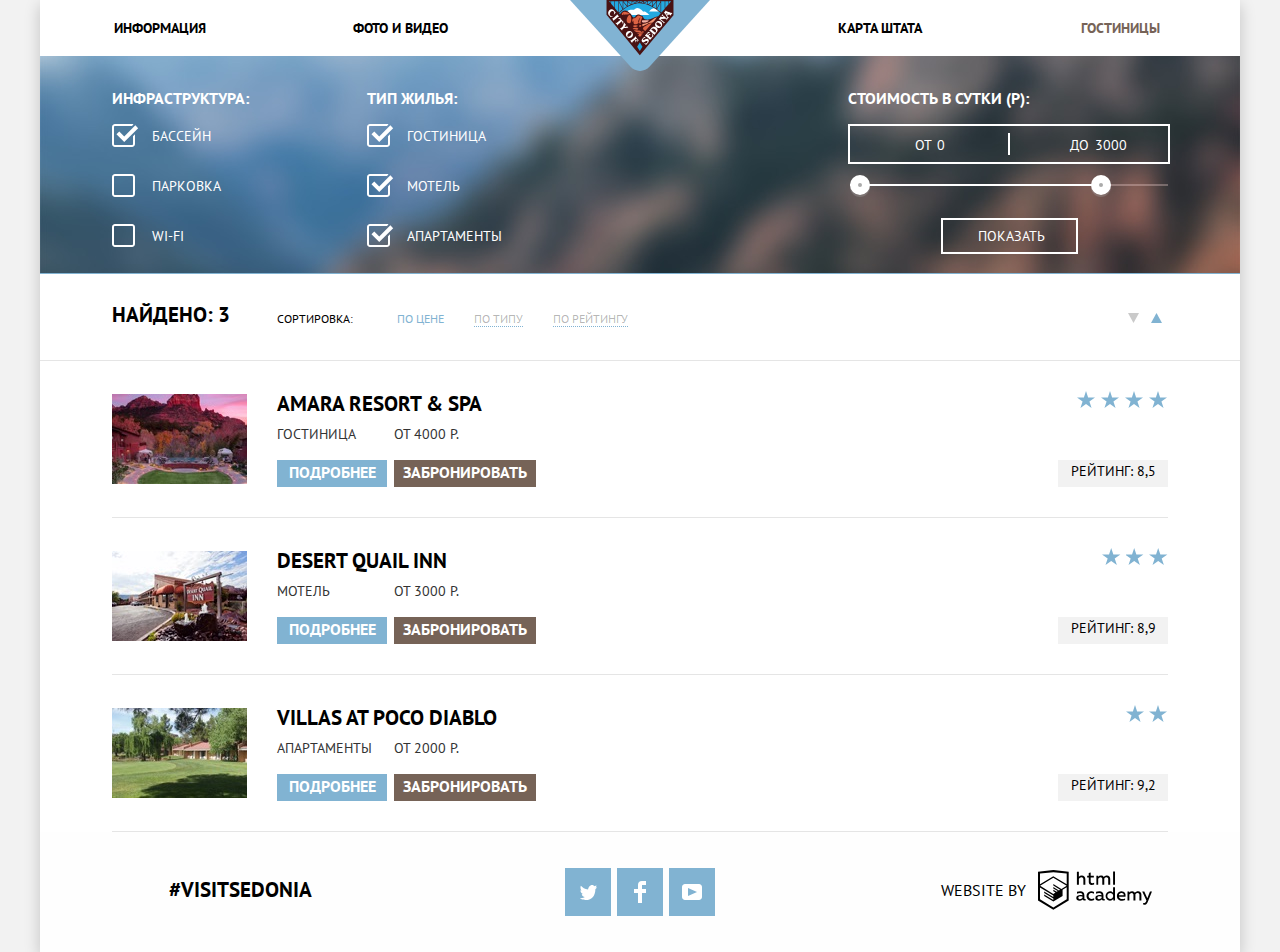
==== inner.html @ c8bcebfc "Разметил внутренюю. Вроде" ====
<!DOCTYPE html>
<html lang="ru">
  <head>
    <meta charset="utf-8">
    <title>HTML Academy: Седона внутренняя</title>
    <link href="https://fonts.googleapis.com/css?family=PT+Sans:400,700&display=swap&subset=cyrillic" rel="stylesheet">
    <link rel="stylesheet" href="css/normalize.css">
    <link rel="stylesheet" href="css/style.css">
  </head>
  <body>
    <section class="centred">
      <header class="main-header">
      <a class="logo-navigation" href="index.html">
        <img src="img/logo.svg" width="140" height="71" alt="логотип Седония">
      </a>

      <nav class="navigation">
        <ul class="main-navigation">
          <li class="site-navigation"><a href="info.html">Информация</a></li>
          <li class="site-navigation"><a href="#">Фото и видео</a></li>
          <li class="site-navigation"><a href="#">Карта штата</a></li>
          <li class="site-navigation-current"><a href="inner.html">Гостиницы</a></li>
        </ul>
      </nav>
    </header>

    <main class="container-inner">
      <section class="search-inner">
      <h1 class="visually-hidden">Подбор отеля</h1>
      <h2 class="visually-hidden">Требования</h2>

        <form class="search-conditions" action="index.html" method="post">
          <div class="search-result">
            <h3 class="features-advantage-white">Инфраструктура:</h3>
            <label class="search-request-choice">
              <input class="choice-check" type="checkbox" name="structure" value="pool" checked>
              <span class="icon-check"></span>
              Бассейн
            </label>
            <label class="search-request-choice">
              <input class="choice-check" type="checkbox" name="structure" value="park">
              <span class="icon-check"></span>
              Парковка
            </label>
            <label class="search-request-choice">
              <input class="choice-check" type="checkbox" name="structure" value="wi-fi">
              <span class="icon-check"></span>
              Wi-Fi
            </label>
          </div>

          <div class="search-result">
            <h3 class="features-advantage-white">Тип жилья:</h3>
            <label class="search-request-choice">
              <input class="choice-check" type="checkbox" name="structure" value="hotel" checked>
              <span class="icon-check"></span>Гостиница
            </label>
            <label class="search-request-choice">
              <input class="choice-check" type="checkbox" name="structure" value="motel" checked>
              <span class="icon-check"></span>Мотель
            </label>
            <label class="search-request-choice">
              <input class="choice-check" type="checkbox" name="structure" value="appartment" checked>
              <span class="icon-check"></span>Апартаменты
            </label>
          </div>

          <div class="search-price">
            <h3 class="features-advantage-white">Стоимость в сутки (Р):</h3>
            <div class="price-range">
              <label class="min">от
                <input type="text" value="0">
              </label>
              <label class="max">до
                <input type="text" value="3000">
              </label>
              <div class="slider">
                <div class="line">
                  <div class="line-inside">
                  </div>
                </div>
                <div class="slider-min">
                </div>
                <div class="slider-max">
                </div>
              </div>
              <button class="show" type="submit" name="button">Показать</button>
            </div>

          </div>
        </form>
      </section>

      <section class="search-sort">
        <h3 class="search-find">НАЙДЕНО: 3</h3>
        <p>Сортировка:</p>
        <!-- <div class="search-filter"> -->
          <ul class="search-select">
            <li class="search-select-current"><a class="select-order" href="#">По цене</a></li>
            <li class="search-select-passive"><a class="select-order" href="#">По типу</a></li>
            <li class="search-select-passive"> <a class="select-order" href="#">По рейтингу</a></li>
          </ul>
          <ul class="search-range">
            <li class="search-range-passive">
              <a href="#"> <span class="visually-hidden">стрелка вверх</span>
                <svg width="11" height="10" xmlns="http://www.w3.org/2000/svg">
                  <path d="M5.5 10L0 0h11" fill-rule="nonzero"/>
                </svg>
              </a>
            </li>
            <li class="search-range-current">
              <a href="#"><span class="visually-hidden">стрелка вниз</span>
                <svg width="11" height="10" xmlns="http://www.w3.org/2000/svg">
                  <path d="M5.5 0L0 10h11z" fill-rule="nonzero"/>
                </svg>
              </a>
            </li>
          </ul>
        <!-- </div> -->
      </section>

      <section class="find-result">
        <article class="hotel">
          <img src="img/amara.jpg" width="135" height="90" alt="Гостиница Amara Resort & Spa">
          <div class="hotel-wrapper">
            <h1 class="search-find"><a href="#">Amara Resort & Spa</a></h1>
            <div class="type-price">
              <div class="hotel-type">
                <span class="hotel-price-preview">Гостиница</span>
                <a class="button-detail" href="#">Подробнее</a>
              </div>
              <div class="hotel-price">
                <span class="hotel-price-preview">От 4000 Р.</span>
                <a class="button-detail button-reserve" href="#">Забронировать</a>
              </div>
            </div>
          </div>
          <div class="rating-wrapper">
            <div class="four-stars stars">
            </div>
            <div class="rating">
              <p>Рейтинг: 8,5</p>
            </div>
          </div>
        </article>

        <article class="hotel">
          <img src="img/desert-quail.jpg" width="135" height="90" alt="Мотель Desert Quail Inn">
          <div class="hotel-wrapper">
            <h1 class="search-find"><a href="#">Desert Quail Inn</a></h1>
            <div class="type-price">
              <div class="hotel-type">
                <span class="hotel-price-preview">Мотель</span>
                <a class="button-detail" href="#">Подробнее</a>
              </div>
              <div class="hotel-price">
                <span class="hotel-price-preview">От 3000 Р.</span>
                <a class="button-detail button-reserve" href="#">Забронировать</a>
              </div>
            </div>
          </div>
          <div class="rating-wrapper">
            <div class="three-stars stars">
            </div>
            <div class="rating">
              <p>Рейтинг: 8,9</p>
            </div>
          </div>
        </article>

        <article class="hotel">
          <img src="img/villas-poco.jpg" width="135" height="90" alt="Villas at Poco Diablo">
          <div class="hotel-wrapper">
            <h1 class="search-find"><a href="#">Villas at Poco Diablo</a></h1>
            <div class="type-price">
              <div class="hotel-type">
                <span class="hotel-price-preview">Апартаменты</span>
                <a class="button-detail" href="#">Подробнее</a>
              </div>
              <div class="hotel-price">
                <span class="hotel-price-preview">От 2000 Р.</span>
                <a class="button-detail button-reserve" href="#">Забронировать</a>
              </div>
            </div>
          </div>
          <div class="rating-wrapper">
            <div class="two-stars stars">
            </div>
            <div class="rating">
              <p>Рейтинг: 9,2</p>
            </div>
          </div>
        </article>

      </section>
    </main>

    <footer class="main-footer-index">
      <p class="footer-link">
        <a href="#">#visitsedonia</a>
      </p>
      <ul class="footer-social">
        <li class="social-button">
          <a href="#"><span class="visually-hidden">Твиттер</span>
            <svg width="17" height="17" xmlns="http://www.w3.org/2000/svg"><path d="M10.95 1.144c1.685-.496 2.984.27 3.577 1.179.673-.231 1.331-.481 2.011-.708a2.345 2.345 0 0 1-.857 1.768c.685.17 1.304-.491 1.304-.491-.169 1-1.006 1.788-1.563 2.024-.231 6.75-3.175 11.217-10.077 11.082h-.446c-.41 0-4.164-.46-4.898-1.887 2.271.196 3.893-.422 4.693-1.177-.96-.3-2.679-.477-2.979-2.95.349.106.564.228 1.19.119C1.705 9.247.374 8.53.448 6.33c.285.328 1.067.536 1.34.472-.703-.241-1.97-3.36-.894-4.952 1.818 1.854 3.735 3.606 7.152 3.773.208-2.293 1.137-3.83 2.904-4.479z" fill-rule="nonzero"/>
            </svg>
          </a>
        </li>
        <li class="social-button">
          <a href="#"><span class="visually-hidden">Фейсбук</span>
            <svg width="12" height="22" xmlns="http://www.w3.org/2000/svg"><path d="M12 4V0H8a4 4 0 0 0-4 4v4H0v4h4v10h4V12h4V8H8V4h4z" fill-rule="nonzero"/>
            </svg>
          </a>
        </li>
        <li class="social-button">
          <a href="#"> <span class="visually-hidden">ютюб</span>
            <svg width="20" height="16" xmlns="http://www.w3.org/2000/svg">
              <path d="M17 0H3C1.35 0 0 1.35 0 3v10c0 1.65 1.35 3 3 3h14c1.65 0 3-1.35 3-3V3c0-1.65-1.35-3-3-3zM6.027 11.998V4.002L15.014 8l-8.987 3.998z" fill-rule="nonzero"/>
            </svg>
          </a>
        </li>
      </ul>

      <div class="footer-copyright">
        <a href="https://htmlacademy.ru"> <span class="visually-hidden">Лого htmlacademy</span>
          <span class="footer-by">Website by </span>

            <svg width="114" height="40" xmlns="http://www.w3.org/2000/svg">
              <path d="M47.066 29.06c.197-.009.392-.045.58-.108v1.435c-.398.153-.82.23-1.245.226a1.758 1.758 0 0 1-1.762-1.079 5.035 5.035 0 0 1-3.313 1.165c-1.593 0-3.07-.895-3.07-2.75 0-2.299 2.11-3.011 3.914-3.011.77.012 1.537.103 2.29.27v-.324c0-1.079-.802-1.91-2.31-1.91a7.681 7.681 0 0 0-3.166.69v-1.833c1.084-.38 2.22-.58 3.366-.594 2.49 0 4.02 1.209 4.02 3.938v3.237a.592.592 0 0 0 .128.429c.097.12.237.194.388.208h.18v.01zm-6.795-1.22c.027.389.205.75.495 1.004.289.253.666.378 1.045.345h.117a3.537 3.537 0 0 0 2.542-1.079v-1.532a10.038 10.038 0 0 0-1.91-.227c-1.054 0-2.278.356-2.278 1.49h-.01zm13.04-6.592a5.183 5.183 0 0 1 2.712.69v1.856a4.237 4.237 0 0 0-2.427-.755 2.885 2.885 0 0 0-2.658 1.427 3.025 3.025 0 0 0 0 3.07 2.885 2.885 0 0 0 2.658 1.426 5.185 5.185 0 0 0 2.564-.69v1.845a6.49 6.49 0 0 1-2.912.615c-2.443.16-4.552-1.732-4.716-4.23v-.442a4.722 4.722 0 0 1 1.23-3.34 4.514 4.514 0 0 1 3.18-1.472h.401-.032zm12.84 7.811c.198-.008.393-.044.58-.107v1.435c-.397.153-.82.23-1.244.226a1.758 1.758 0 0 1-1.762-1.079 5.035 5.035 0 0 1-3.313 1.165c-1.593 0-3.07-.895-3.07-2.75 0-2.299 2.11-3.011 3.914-3.011.77.012 1.537.103 2.29.27v-.324c0-1.079-.802-1.91-2.311-1.91a7.681 7.681 0 0 0-3.165.69v-1.833c1.084-.38 2.22-.58 3.365-.594 2.49 0 4.02 1.209 4.02 3.938v3.237a.592.592 0 0 0 .129.429c.097.12.237.194.388.208h.18v.01zm-6.794-1.219c.027.391.206.754.498 1.008.292.254.671.377 1.053.34h.116a3.537 3.537 0 0 0 2.543-1.078v-1.532a10.038 10.038 0 0 0-1.91-.227c-1.118 0-2.279.356-2.279 1.49h-.021zm17.661-10.52v13.164h-1.74v-1.425a4.061 4.061 0 0 1-3.366 1.662c-2.437-.168-4.33-2.239-4.33-4.737 0-2.497 1.893-4.568 4.33-4.736a3.98 3.98 0 0 1 3.165 1.403v-5.33h1.941zm-4.779 5.633c-1.608 0-2.912 1.333-2.912 2.978 0 1.644 1.304 2.977 2.912 2.977a3.015 3.015 0 0 0 2.828-1.877v-2.158a3.068 3.068 0 0 0-2.807-1.866l-.021-.054zm11.11-1.705c3.492 0 4.705 2.891 4.135 5.492h-6.562c.222 1.618 1.762 2.276 3.366 2.276a6.327 6.327 0 0 0 2.785-.636v1.726c-1 .436-2.08.646-3.165.615-2.67 0-5.012-1.532-5.012-4.769a4.572 4.572 0 0 1 1.145-3.268 4.37 4.37 0 0 1 3.076-1.468h.232v.032zm.095 1.661c-1.322-.099-2.474.915-2.575 2.266v.065h4.906a2.186 2.186 0 0 0-.614-1.71 2.083 2.083 0 0 0-1.675-.62h-.042zm6.045 7.553v-8.966h1.74v1.079a3.982 3.982 0 0 1 2.934-1.37 3 3 0 0 1 2.785 1.51c.793-.882 1.9-1.399 3.07-1.435a3.191 3.191 0 0 1 2.489 1.01c.647.69.971 1.631.887 2.583v5.61h-2.004v-5.556a1.743 1.743 0 0 0-.366-1.262 1.667 1.667 0 0 0-1.132-.626h-.275a2.937 2.937 0 0 0-2.184 1.208v6.237H95.43v-5.557a1.742 1.742 0 0 0-.38-1.266 1.666 1.666 0 0 0-1.15-.611h-.21a3.152 3.152 0 0 0-2.333 1.392v6.074h-1.825l-.042-.054zm22.483-8.988h2.005l-4.126 10.207c-.95 2.342-2.205 3.086-3.534 3.086a4.917 4.917 0 0 1-1.16-.15v-1.695c.29.09.593.133.896.13.95 0 1.667-.69 2.184-2.05l.18-.454-4.22-9.063h2.11l3.017 6.787 2.648-6.798zM40.862 1.633v5.135a3.976 3.976 0 0 1 2.849-1.23 3.387 3.387 0 0 1 2.614 1.007 3.55 3.55 0 0 1 1.015 2.662v5.556h-1.973V9.466a1.984 1.984 0 0 0-.41-1.44 1.899 1.899 0 0 0-1.289-.718h-.316a3.081 3.081 0 0 0-2.448 1.5v5.955H38.9V1.633h2.004-.042zm11.827.917v3.237h3.165v1.726H52.69v4.11c0 1.188.528 1.576 1.667 1.576.611 0 1.217-.12 1.783-.356v1.726a7.03 7.03 0 0 1-2.332.378 2.653 2.653 0 0 1-2.197-.743 2.786 2.786 0 0 1-.82-2.213v-4.5h-1.646V5.733h1.583v-2.72l1.962-.463zm5.697 12.203V5.754h1.752v1.08a3.983 3.983 0 0 1 2.922-1.382 2.998 2.998 0 0 1 2.743 1.435c.793-.882 1.9-1.4 3.07-1.435.94-.037 1.85.347 2.491 1.052.64.704.949 1.66.843 2.617v5.62h-2.004V9.186a1.743 1.743 0 0 0-.366-1.262 1.667 1.667 0 0 0-1.132-.626h-.243a2.937 2.937 0 0 0-2.184 1.209v6.236h-2.005V9.185a1.743 1.743 0 0 0-.365-1.262 1.667 1.667 0 0 0-1.133-.626h-.242A3.152 3.152 0 0 0 60.2 8.69v6.074h-1.815v-.01zM75.088 1.622h1.93v13.11h-1.93V1.621zM15.52.057h-.17L0 1.72v28.775l15.35 9.344 15.352-9.344V1.72L15.52.057zm13.188 29.24L15.35 37.432 2.005 29.318V17.515l13.283 8.092v1.424l-9.105-5.503v1.414l9.157 5.621v1.5l-9.147-5.567v1.456l9.158 5.621 9.232-5.653v-6.107l4.114-2.492v11.997l.01-.021zm0-13.52l-3.672 2.159-1.688 1.078-8.04-4.93v1.413l6.848 4.23-.148.097-1.055.582-5.665-3.452v1.445l4.473 2.72-1.055.722-3.376-2.05v1.414l2.215 1.338-2.247 1.36-13.188-8.04L15.31 7.73l13.399 8.049zm0-1.424l-13.42-8.08-13.273 8.08V3.563L15.361 2.13l13.347 1.435v10.79z" fill-rule="nonzero"/>
            </svg>

        </a>
      </div>

    </footer>

    </section>

  </body>
</html>
---- css/style.css ----
body {
  margin: 0;

  font-family: "PT Sans", Arial, sans-serif;
  font-weight: normal;
  line-height: 21px;
  color: #000000;
  text-align: center;
  text-transform: uppercase;
  background-color: #F2F2F2;
}

.centred {
  width: 1200px;
  margin: 0 auto;
  box-shadow: 0 5px 15px 0 rgba(0, 1, 1, 0.2);
}

a {
  text-decoration: none;
}

.visually-hidden:not(:focus):not(:active),
input[type="checkbox"].visually-hidden,
input[type="radio"].visually-hidden {
  position: absolute;

  width: 1px;
  height: 1px;
  margin: -1px;
  border: 0;
  padding: 0;

  white-space: nowrap;

  clip-path: inset(100%);
  clip: rect(0 0 0 0);
  overflow: hidden;
}

img {
  max-width: 100%;
  height: auto;
}

/* -------------------------------- начало стилизации -------------------------------- */

.main-header {
  padding-bottom: -14px;
  position: relative;
  background-color: #ffffff;

}

/* .navigation {
  font-size: 14px;
  font-weight: bold;
  line-height: 26px;
  } */

.logo-navigation {
  display: block;
  position: absolute;
  left: 50%;
  margin-left: -70px;
}

.main-navigation,
.features-leisure-list,
.footer-social {
  list-style: none;
}

.main-navigation {
  font-size: 14px;
  font-weight: bold;
  line-height: 26px;

  width: 1200px;
  margin: 0;
  padding: 0;
  display: flex;
  flex-wrap: wrap;
}

.main-navigation a {
  color: #000000;
}


.main-navigation a:hover {
  color: #81B3D2;
}

.main-navigation a:active {
  color: rgba(0, 0, 0, 0.3);
}

.site-navigation,
.site-navigation-current {
  padding: 15px 0;
  width: 240px;
  text-align: center;
}

.site-navigation:nth-child(2) {
  margin-right: 240px;
}

.site-navigation-current a,
.site-navigation-current a:hover,
.site-navigation-current a:active {
  color: #766357;
}

.container,
.container-inner {
  background-color: #ffffff;
}

.main-intro {
  background-image: url("../img/bg-photo.jpg");
  background-repeat: no-repeat;
  background-color: #81B3D2;
  width: 1200px;
  padding: 75px 0 74px 0;
}

.features-sedona {
  padding-top: 63px;
  padding-left: 320px;
  padding-right: 320px;
  padding-bottom: 50px;
}

.features-sedona h1 {
  margin: 0;
  padding: 14px 0;
  font-size: 21px;
  font-weight: bold;
  line-height: 26px;
}

.features-sedona p {
  margin: 0;
  padding: 16px 0;
  line-height: 26px;
  color: #333333;
}

.features {
  display: flex;
  flex-direction: column;
}

.features-advantage {
  background-color: #81B3D2;
  color: #ffffff;
}

.features-point-left,
.features-point-right {
  width: 400px;
  box-sizing: border-box;
  padding: 45px 60px ;
}

.features-point-left {
  float: left;
}

.features-point-right {
  float: right;
  padding-top: 45px;
  padding-bottom: 0;
}

.features-foto {
  font-size: : 0;
  line-height: 0;
}

.features-advantage h2,
.features-leisure h2 {
  margin: 0;
  padding: 17px 0;
  font-size: 21px;
  font-weight: bold;
}

.features-leisure p {
  color: #333333;
  margin: 0;
  padding: 16px 0;
}

.features-leisure-list {
  margin: 0;
  padding: 0;
  display: flex;
}


.features-leisure-item {
  width: 400px;
  padding: 60px 45px 85px 45px;
}

.features-interest {
  padding: 56px 350px 35px;
}

.features-interest h2 {
  margin: 0;
  font-size: 30px;
  line-height: 78px;

}

.features-interest p {
  margin: 0;
  line-height: 24px;
  color: #333333;
}

.last {
  background-color: #eeeeee;
}

.search-hotel{
  width: 568px;
  margin: 0 auto;
  position: relative;
}

.search-hotel h2 {
  font-size: 21px;
  color: white;
  background-color: #766357;
  margin: 0;
  padding-top: 32px;
  padding-bottom: 32px;
}

.search-hotel h2:hover {
  background-color: #604E43;
}

.search-hotel h2:active {
  background-color: #503E33;
  color: rgba(255, 255, 255, 0.3);
}

form.search {
  width: 568px;

  display: flex;
  box-sizing: border-box;
  flex-wrap: wrap;
  justify-content: space-between;
  align-items: center;

  position: absolute;
  padding: 55px;
  background-color: #ffffff;
  color: #000000;
  box-shadow: 0 7px 15px 0px rgba(0, 1, 1, 0.15);
}


.search-data {
  font-size: 14px;
  line-height: 26px;
  font-weight: bold;
  padding-bottom: 29px;
}
.search input {
  width: 338px;
  margin: 0;
  padding-top: 6px;
  padding-bottom: 4px;
  padding-left: 12px;
  margin-bottom: 29px;

  font-size: 14px;
  line-height: 26px;
  font-weight: bold;
  text-transform: uppercase;

  background-color: #f2f2f2;
  color: #000000;
  border-style: none;
}

.select-date {
  position: relative;
}

.select-date::after {
  content: "";
  position: absolute;

  width: 21px;
  height: 23px;

  top: 7px;
  right: 9px;

  background-color: transparent;
  background-image: url("data:image/svg+xml,%3C%3Fxml version='1.0' encoding='UTF-8'%3F%3E%3Csvg width='21px' height='23px' viewBox='0 0 21 23' version='1.1' xmlns='http://www.w3.org/2000/svg' xmlns:xlink='http://www.w3.org/1999/xlink'%3E%3C!-- Generator: Sketch 54.1 (76490) - https://sketchapp.com --%3E%3Ctitle%3Ecalendar%3C/title%3E%3Cdesc%3ECreated with Sketch.%3C/desc%3E%3Cg id='calendar' stroke='none' stroke-width='1' fill='none' fill-rule='evenodd'%3E%3Cg fill='%23A9A9A9' fill-rule='nonzero' id='Shape'%3E%3Cpath d='M19.251,3.025 L16.406,3.025 L16.406,1.648 C16.406,1.267 16.112,0.959 15.75,0.959 C15.387,0.959 15.094,1.267 15.094,1.648 L15.094,3.025 L11.156,3.025 L11.156,1.648 C11.156,1.267 10.862,0.959 10.501,0.959 C10.138,0.959 9.844,1.267 9.844,1.648 L9.844,3.025 L5.906,3.025 L5.906,1.648 C5.906,1.267 5.612,0.959 5.25,0.959 C4.887,0.959 4.593,1.267 4.593,1.648 L4.593,3.025 L1.75,3.025 C0.784,3.025 0,3.847 0,4.862 L0,21.164 C0,22.179 0.784,23 1.75,23 L19.251,23 C20.217,23 21,22.179 21,21.164 L21,4.862 C21,3.847 20.217,3.025 19.251,3.025 Z M19.688,21.164 C19.6909535,21.2828271 19.6465635,21.3979571 19.5646025,21.4840442 C19.4826416,21.5701314 19.3698288,21.6201182 19.251,21.623 L1.75,21.623 C1.50263177,21.6164524 1.30696426,21.4114036 1.312,21.164 L1.312,4.862 C1.30696426,4.61459638 1.50263177,4.40954755 1.75,4.403 L4.594,4.403 L4.594,5.781 C4.594,6.162 4.888,6.47 5.251,6.47 C5.613,6.47 5.907,6.162 5.907,5.781 L5.907,4.403 L9.845,4.403 L9.845,5.781 C9.845,6.162 10.139,6.47 10.502,6.47 C10.863,6.47 11.157,6.162 11.157,5.781 L11.157,4.403 L15.095,4.403 L15.095,5.781 C15.095,6.162 15.388,6.47 15.751,6.47 C16.113,6.47 16.407,6.162 16.407,5.781 L16.407,4.403 L19.252,4.403 C19.493,4.403 19.689,4.609 19.689,4.862 L19.689,21.164 L19.688,21.164 Z'%3E%3C/path%3E%3Cpath d='M4.594,9.225 L7.219,9.225 L7.219,11.291 L4.594,11.291 L4.594,9.225 Z M4.594,12.668 L7.219,12.668 L7.219,14.735 L4.594,14.735 L4.594,12.668 Z M4.594,16.112 L7.219,16.112 L7.219,18.178 L4.594,18.178 L4.594,16.112 Z M9.188,16.112 L11.813,16.112 L11.813,18.178 L9.188,18.178 L9.188,16.112 Z M9.188,12.668 L11.813,12.668 L11.813,14.735 L9.188,14.735 L9.188,12.668 Z M9.188,9.225 L11.813,9.225 L11.813,11.291 L9.188,11.291 L9.188,9.225 Z M13.781,16.112 L16.406,16.112 L16.406,18.178 L13.781,18.178 L13.781,16.112 Z M13.781,12.668 L16.406,12.668 L16.406,14.735 L13.781,14.735 L13.781,12.668 Z M13.781,9.225 L16.406,9.225 L16.406,11.291 L13.781,11.291 L13.781,9.225 Z'%3E%3C/path%3E%3C/g%3E%3C/g%3E%3C/svg%3E");


}



.persons-mature,
.persons-child {
  display: flex;
  justify-content: space-between;
  align-items: center;
  position: relative;

}

.persons-mature {
  width: 226px;
}

.persons-mature input,
.persons-child input {
  box-sizing: border-box;
  width: 114px;
  padding-left: 16;
  padding-right: 0;
  text-align: center;
}

.button-plus,
.button-minus {
  position: absolute;
  font-size: 0;
  width: 38px;
  height: 38px;

  top: 0;
  right: 0;

  border: 0;

  background-color: transparent;
}

.button-minus {
  right: 76px;
}


.button-minus::after {
  content: "";
  position: absolute;
  width: 12px;
  height: 3px;

  background-color: #A9A9A9;

  top: 18px;
  left: 14px;
}

.button-plus::after {
  content: "";
  position: absolute;
  width: 12px;
  height: 3px;

  background-color: #A9A9A9;

  top: 18px;
  left: 14px;
}

.button-plus::before {
  content: "";
  position: absolute;
  width: 12px;
  height: 3px;
  transform: rotate(90deg);

  background-color: #A9A9A9;

  top: 18px;
  left: 14px;
}


.persons-child {
  width: 179px;
}

.button-search {
  background-color: #81B3D2;
  font-weight: bold;
  color: white;
  height: 58px;
  text-transform: uppercase;
  flex-grow: 1;
}

.button-search:hover {
  background-color: #669EC0;
}

.footer-index {
  padding: 0;
  margin: 0;
  position: relative;
}


.map {
  font-size: 0;
  line-height: 0;
  margin-bottom: -120px;
}

.map-sedona {
  width: 1200px;
  height: 595px;
}

.main-footer-index {
  display: flex;
  justify-content: space-between;
  padding: 36px 0;
  margin: 0;
  background-color: rgba(255, 255, 255, 0.9);
  position: relative;
  z-index: 5;
}


.main-footer {
  display: flex;
  justify-content: space-between;
  padding: 36px 0;
  margin: 0;
  background-color: rgba(255, 255, 255, 0.9);
}

.footer-index .main-footer {
  position: absolute;
  bottom: 0;
  left: 0;
}

.footer-link,
.footer-social,
.footer-copyright {
  margin: 0;
  width: 400px;
  padding: 0;
}

.footer-link {
  font-size: 21px;
  line-height: 26px;
  font-weight: bold;
  padding-top: 9px;
  padding-bottom: 13px;
}

.main-footer a,
.footer-link a,
.footer-copyright a {
  color: #000000;
}

.footer-social {
  width: 400px;
  padding: 0;
  margin: 0;
  display: flex;
  justify-content: center;
}

.social-button {
  display: flex;
  justify-content: center;
  align-items: center;
  width: 46px;
  background-color: #81B3D2;
  font-size: 0;
  line-height: 0;
  margin: 0 3px;
}

.social-button:hover {
  background-color: #669EC0;
}

.social-button svg {
  fill: #ffffff;
}

.social-button:active svg {
  opacity: 0.3;
}



.footer-copyright a{
  display: flex;
  justify-content: center;
  padding-top: 2px;
}

.footer-by {
  width: 110px;
  padding-top: 10px;
}

.footer-copyright svg {
  fill: #000000;
}

.footer-copyright:hover svg {
  fill: #81b3d2;
}

.footer-copyright:active svg {
  fill: #bdbbbc;
}


/* -------------------------- стилизую внутренюю -------------------------- */


.container-inner {
  text-align: left;
}

 .search-inner {
  background-image: url("../img/inner-background.jpg");
  background-repeat: no-repeat;
  background-color: #81B3D2;
  color: #ffffff;
  /* font-size: 0; */
  line-height: 0;
  box-sizing: border-box;
  padding: 26px 72px 0;
}

.search-conditions {
  display: flex;
}

/* ----------------------------------------checkbox start---------------------------------------- */
.search-request-choice input{
  position: absolute;
  width: 1px;
  height: 1px;
  overflow: hidden;
  clip: rect(0 0 0 0);
}

.search-request-choice {
  padding-left: 40px;
  padding-bottom: 25px;
}

.icon-check {
  position: absolute;
  width: 27px;
  height: 23px;
  margin-left: -40px;
  background-image: url(../img/checkbox-off.svg);
  background-repeat: no-repeat;
 }

 .choice-check:checked + .icon-check {
   position: absolute;
   width: 27px;
   height: 23px;
   margin-left: -40px;
   background-image: url(../img/checkbox-on.svg);
   background-repeat: no-repeat;
  }

  .choice-check:disabled + .icon-check {
    position: absolute;
    width: 27px;
    height: 23px;
    margin-left: -40px;
    background-image: url(../img/checkbox-dis-off.svg);
    background-repeat: no-repeat;
   }

   .choice-check:checked:disabled + .icon-check {
     position: absolute;
     width: 27px;
     height: 23px;
     margin-left: -40px;
     background-image: url(../img/checkbox-dis-on.svg);
     background-repeat: no-repeat;
    }



 /* ----------------------------------------checkbox end---------------------------------------- */


 /* ----------------------------------------price range start---------------------------------------- */

.price-range {
  width: 318px;
  height: 36px;
  border: 2px solid #ffffff;
  position: relative;
  font-size: 0;
}

.price-range::after {
  content: "";
  position: absolute;
  width: 2px;
  height: 22px;

  background-color: #ffffff;

  top: 50%;
  left: 50%;
  transform: translate(-50%, -50%);

}

.price-range label {
  display: inline-block;

  font-size: 14px;
  line-height: 38px;
  vertical-align: top;

  cursor: pointer;
}

.price-range .min,
.price-range .max {
  width: 90px;
  padding-left: 65px;
}

.price-range input {
  width: 50px;
  margin: 0;
  color: #ffffff;

  background: none;
  border: none;
}


.slider {
  padding-top: 20px;
  position: relative;
  cursor: pointer;


}

.slider .line {
  width: 318px;
  height: 2px;
  background-color: rgba(255, 225, 225, 0.3);
}

.line-inside {
  width: 248px;
  height: 2px;
  background-color: #ffffff;
}

.slider-max::before {
  content: "";
  position: absolute;
  width: 20px;
  height: 22px;

  background-image: url(../img/filter-button.svg);
  top: 50%;
  left: 0;
}

.slider-min::after {
  content: "";
  position: absolute;
  width: 20px;
  height: 22px;

  background-image: url(../img/filter-button.svg);
  top: 50%;
  right: 18%;
}


.slider-min:hover::after,
.slider-max:hover::before {
  transform: scale(1.1);
}





.show {
  display: block;
  box-sizing: border-box;
  margin: 0 auto;
  margin-top: 32px;
  padding: 6px 35px;

  width: 137px;
  height: 36px;

  font-size: 14px;

  color: #ffffff;
  text-transform: uppercase;
  text-align: center;
  background-color: transparent;
  border: 2px solid #ffffff;



}
/* ----------------------------------------price range end---------------------------------------- */


.search-result {
  width: 255px;
  display: flex;
  flex-direction: column;
}

.search-request-choice {
  line-height: 25px;
  font-size: 14px;
}

.search-conditions h3 {
  font-size: 16px;
  font-weight: bold;
  display: flex;

  padding-bottom: 10px;
}

.search-sort ul {
  list-style: none;
}

.search-sort a {
  color: #000000;
}


.search-price {
  width: 320px;
  margin-left: auto;
}

.search-price p, {
  font-size: 14px;
  text-align: center;
}

.search-price button {
  font-size: 14px;
  text-align: center;
  border: 2px solid #ffffff;
}

.search-price button:hover {
  color: #000000;
  border: 2px solid #ffffff;
  background-color: #ffffff;
}

.search-find {
  margin: 0;
  font-size: 21px;
  line-height: 26px;
}

.search-find a {
  color: #000000;
}

.search-find a:hover {
  color: #81B3D2;
}

.search-find a:active {
  color: rgba(0, 0, 0, 0.3);
}



.search-sort {
  font-size: 12px;
  line-height: 18px;
  padding: 0px 72px;
  display: flex;
}

h3.search-find {
  width: 135px;
  margin: 0;
  padding-top: 28px;
  padding-bottom: 32px;
  padding-right: 30px;
}

.search-sort p {
  width: 80px;
  margin: 0;
  padding-top: 36px;
  padding-bottom: 32px;
}

.search-select,
.search-range {
  display: flex;
  margin: 0;
  padding-top: 36px;
  padding-bottom: 32px;
}

.search-select {
  flex-wrap: wrap;
}

.search-select li {
  padding-right: 30px;
}

.search-range {
  margin-left: auto;
}

.search-range li {
  margin: 0 6px;
}

.search-range-current svg  {
  fill: #81B3D2;
}

.search-range-current svg:hover,
.search-range-current svg:active  {
  fill: #81B3D2;
}

.search-range-passive svg {
  fill: #CACACA;
}

.search-range-passive svg:hover {
  fill: #000000;
}

.search-range-passive svg:active {
  fill: #81B3D2;
}


.find-result {
  padding: 0 72px;
  display: flex;
  flex-direction: column;
}

.hotel {
  display: flex;
  padding: 30px 0;
}

.hotel img {
  width: 135px;
  height: 90px;
  background-color: #81B3D2;
  align-self: center;
  }

.hotel-wrapper,
.hotel-type,
.hotel-price {
  display: flex;
  flex-wrap: wrap;
  flex-direction: column;
}

.hotel-wrapper {
  min-width: 280px;
  padding-left: 30px;
}

.hotel h1 {
 margin: 0;
 padding-bottom: 7px;
}


.type-price {
  display: flex;
}

.hotel-type {
  width: 110px;
  padding-right: 7px;
}

.hotel-price {
  width: 142px;
}

.hotel-price-preview {
  padding-bottom: 16px;
}

.rating-wrapper {
  display: flex;

  flex-direction: column;
  justify-content: space-between;
  align-items: flex-end;

  /* width: 110px; */
  /* padding-top: 29px;
  padding-bottom: 30px; */
  margin-left: auto;

  /* margin-top: auto; */

}

.rating {
  width: 110px;
  /* padding-top: 47px; */
  /* margin-left: auto;
  margin-top: auto; */

}

.rating p {
  margin: 0;
  font-size: 14px;
  background-color: #f2f2f2;
  padding-bottom: 5px;
  padding-top: 1px;
  text-align: center;
}

.four-stars {
  width: 91px;
}

.three-stars {
  width: 66px;
}

.two-stars {
  width: 42px;
}

.stars {
  height: 17px;
background-image: url(../img/star.svg);
background-repeat: space;
  }


.search-select-passive a {
  color: rgba(0, 0, 0, 0.3);
  border-bottom: 1px dotted #81B3D2;
}

.search-select-passive a:hover {
  color: #81B3D2;
  border-bottom: 1px dotted #81B3D2;
}

.search-select-passive a:active {
  color: #000000;
  border-bottom: 0;
}

.search-select-current a,
.search-select-current a:hover,
.search-select-current a:active {
  color: #81B3D2;
}


.hotel-price-preview {
  padding-bottom: 15px;
  font-size: 14px;
  color: #333333;
}

.search-sort,
.hotel {
  border-bottom: 1px solid #e5e5e5;
}

.button-detail {
  margin: 0;
  background-color: #81b3d2;
  text-align: center;
  padding-top: 2px;
  padding-bottom: 4px;
  color: #ffffff;
  font-weight: bold;
}

.button-detail:hover {
  background-color: #669EC0;
}

.button-reserve {
  background-color: #766357;
}

.button-reserve:hover {
  background-color: #604E43;
}

.button-detail a:active,
.button-reserve a:active {
  color: rgba(225, 225, 225, 0.3);
}
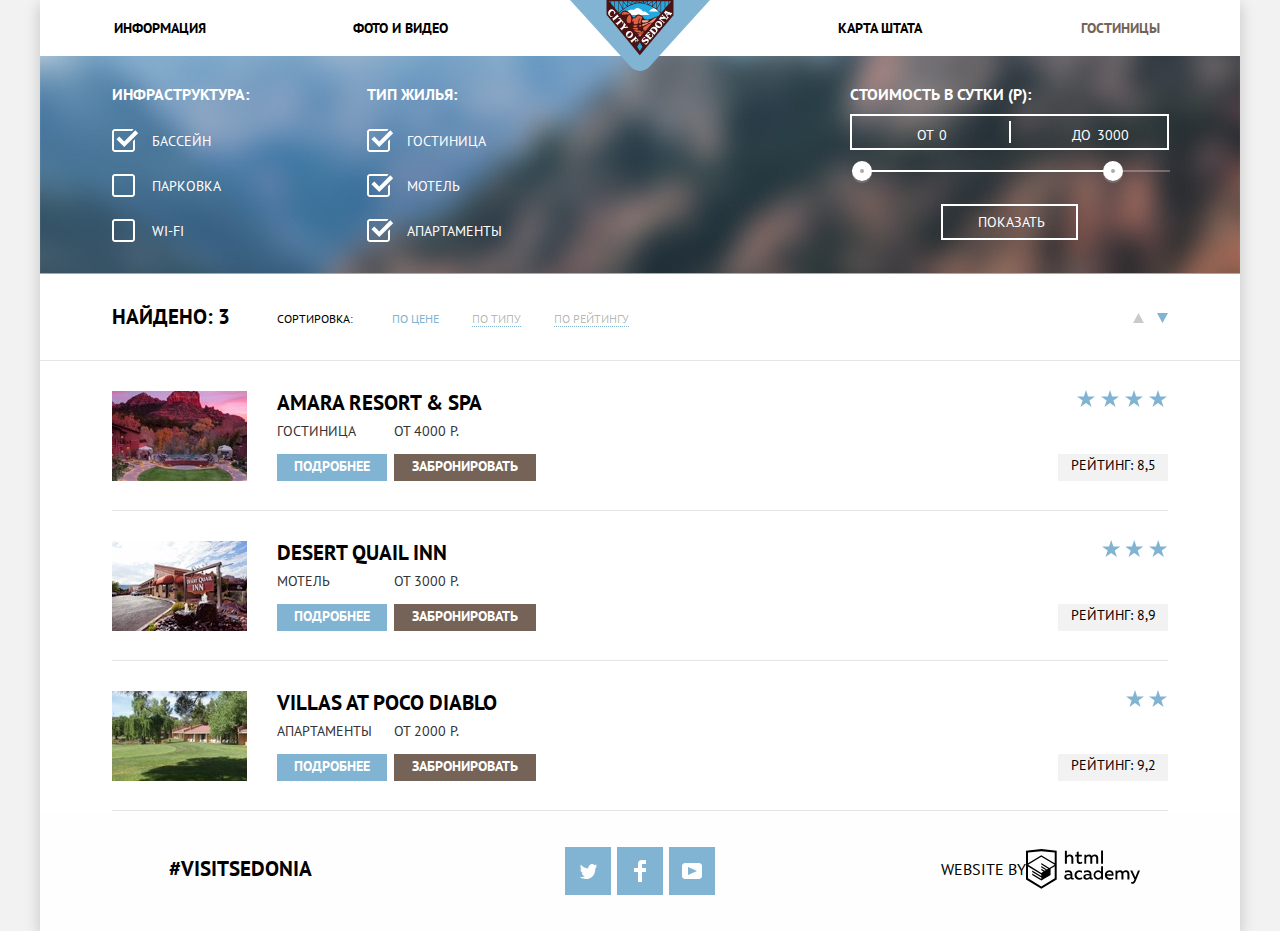
==== commit 10850d09: "кое-как стилизовал внутреннюю" ====
--- a/inner.html
+++ b/inner.html
@@ -31,7 +31,7 @@
 
         <form class="search-conditions" action="index.html" method="post">
           <div class="search-result">
-            <h3 class="features-advantage-white">Инфраструктура:</h3>
+            <h3 class="features-white-inner">Инфраструктура:</h3>
             <label class="search-request-choice">
               <input class="choice-check" type="checkbox" name="structure" value="pool" checked>
               <span class="icon-check"></span>
@@ -50,7 +50,7 @@
           </div>
 
           <div class="search-result">
-            <h3 class="features-advantage-white">Тип жилья:</h3>
+            <h3 class="features-white-inner">Тип жилья:</h3>
             <label class="search-request-choice">
               <input class="choice-check" type="checkbox" name="structure" value="hotel" checked>
               <span class="icon-check"></span>Гостиница
@@ -66,7 +66,7 @@
           </div>
 
           <div class="search-price">
-            <h3 class="features-advantage-white">Стоимость в сутки (Р):</h3>
+            <h3 class="features-white-inner">Стоимость в сутки (Р):</h3>
             <div class="price-range">
               <label class="min">от
                 <input type="text" value="0">
@@ -104,14 +104,14 @@
             <li class="search-range-passive">
               <a href="#"> <span class="visually-hidden">стрелка вверх</span>
                 <svg width="11" height="10" xmlns="http://www.w3.org/2000/svg">
-                  <path d="M5.5 10L0 0h11" fill-rule="nonzero"/>
+                  <path d="M5.5 0L0 10h11z" fill-rule="nonzero"/>
                 </svg>
               </a>
             </li>
             <li class="search-range-current">
               <a href="#"><span class="visually-hidden">стрелка вниз</span>
                 <svg width="11" height="10" xmlns="http://www.w3.org/2000/svg">
-                  <path d="M5.5 0L0 10h11z" fill-rule="nonzero"/>
+                  <path d="M5.5 10L0 0h11" fill-rule="nonzero"/>
                 </svg>
               </a>
             </li>
--- a/css/style.css
+++ b/css/style.css
@@ -127,10 +127,10 @@
 }
 
 .features-sedona {
-  padding-top: 63px;
+  padding-top: 47px;
   padding-left: 320px;
   padding-right: 320px;
-  padding-bottom: 50px;
+  padding-bottom: 31px;
 }
 
 .features-sedona h1 {
@@ -143,7 +143,8 @@
 
 .features-sedona p {
   margin: 0;
-  padding: 16px 0;
+  padding: 14px 0 18px;
+  font-size: 14px;
   line-height: 26px;
   color: #333333;
 }
@@ -162,7 +163,7 @@
 .features-point-right {
   width: 400px;
   box-sizing: border-box;
-  padding: 45px 60px ;
+  padding: 45px 40px ;
 }
 
 .features-point-left {
@@ -183,31 +184,54 @@
 .features-advantage h2,
 .features-leisure h2 {
   margin: 0;
-  padding: 17px 0;
+  padding: 3px 55px 23px;
   font-size: 21px;
   font-weight: bold;
 }
 
+.features-leisure {
+  font-size: 0;
+  line-height: 0;
+}
+
+.features-leisure h2 {
+padding-top: 40px;
+}
+
+.features-advantage span {
+
+}
+
+.features-advantage p,
+.features-leisure p {
+  font-size: 14px;
+  line-height: 21px;
+  color: #ffffff;
+
+  margin: 0;
+  padding: 21px 9px 0;
+}
+
 .features-leisure p {
   color: #333333;
-  margin: 0;
-  padding: 16px 0;
-}
-
-.features-leisure-list {
-  margin: 0;
-  padding: 0;
+
+  padding: 10px 50px 0;
+}
+
+.features-leisure-list,
+.features-leisure-last {
+  margin: 0;
+  padding: 60px 0 80px 0;
   display: flex;
 }
 
 
 .features-leisure-item {
   width: 400px;
-  padding: 60px 45px 85px 45px;
 }
 
 .features-interest {
-  padding: 56px 350px 35px;
+  padding: 31px 350px 49px;
 }
 
 .features-interest h2 {
@@ -219,12 +243,31 @@
 
 .features-interest p {
   margin: 0;
+  font-size: 14px;
   line-height: 24px;
   color: #333333;
 }
 
 .last {
   background-color: #eeeeee;
+}
+
+.features-leisure-last {
+  padding: 47px 0 58px;
+}
+
+.last h2 {
+  padding: 0px 130px 23px;
+  line-height: 21px;
+}
+
+.last span {
+  font-size: 14px;
+  line-height: 21px;
+}
+
+.last p {
+  padding: 22px 69px 0;
 }
 
 .search-hotel{
@@ -272,7 +315,7 @@
   font-size: 14px;
   line-height: 26px;
   font-weight: bold;
-  padding-bottom: 29px;
+  padding-bottom: 30px;
 }
 .search input {
   width: 338px;
@@ -280,7 +323,7 @@
   padding-top: 6px;
   padding-bottom: 4px;
   padding-left: 12px;
-  margin-bottom: 29px;
+  margin-bottom: 30px;
 
   font-size: 14px;
   line-height: 26px;
@@ -320,7 +363,7 @@
   justify-content: space-between;
   align-items: center;
   position: relative;
-
+  padding-bottom: 25px;
 }
 
 .persons-mature {
@@ -400,6 +443,7 @@
 
 .button-search {
   background-color: #81B3D2;
+  font-size: 21px;
   font-weight: bold;
   color: white;
   height: 58px;
@@ -516,7 +560,7 @@
 }
 
 .footer-by {
-  width: 110px;
+  width: 85px;
   padding-top: 10px;
 }
 
@@ -548,12 +592,24 @@
   /* font-size: 0; */
   line-height: 0;
   box-sizing: border-box;
-  padding: 26px 72px 0;
+  padding: 25px 72px 10px;
 }
 
 .search-conditions {
   display: flex;
 }
+
+.search-result .features-white-inner,
+.search-price .features-white-inner {
+  margin: 0;
+  padding-top: 13px;
+  padding-bottom: 35px;
+}
+
+.search-price .features-white-inner {
+  padding-bottom: 20px;
+}
+
 
 /* ----------------------------------------checkbox start---------------------------------------- */
 .search-request-choice input{
@@ -566,7 +622,7 @@
 
 .search-request-choice {
   padding-left: 40px;
-  padding-bottom: 25px;
+  padding-bottom: 20px;
 }
 
 .icon-check {
@@ -613,8 +669,8 @@
  /* ----------------------------------------price range start---------------------------------------- */
 
 .price-range {
-  width: 318px;
-  height: 36px;
+  width: 315px;
+  height: 32px;
   border: 2px solid #ffffff;
   position: relative;
   font-size: 0;
@@ -648,6 +704,7 @@
 .price-range .max {
   width: 90px;
   padding-left: 65px;
+
 }
 
 .price-range input {
@@ -661,7 +718,7 @@
 
 
 .slider {
-  padding-top: 20px;
+  padding-top: 16px;
   position: relative;
   cursor: pointer;
 
@@ -675,7 +732,7 @@
 }
 
 .line-inside {
-  width: 248px;
+  width: 262px;
   height: 2px;
   background-color: #ffffff;
 }
@@ -689,6 +746,8 @@
   background-image: url(../img/filter-button.svg);
   top: 50%;
   left: 0;
+
+  margin-top: -2px;
 }
 
 .slider-min::after {
@@ -699,7 +758,9 @@
 
   background-image: url(../img/filter-button.svg);
   top: 50%;
-  right: 18%;
+  right: 14%;
+
+  margin-top: -2px;
 }
 
 
@@ -757,6 +818,7 @@
 
 .search-sort ul {
   list-style: none;
+  padding-left: 35px;
 }
 
 .search-sort a {
@@ -765,7 +827,7 @@
 
 
 .search-price {
-  width: 320px;
+  width: 318px;
   margin-left: auto;
 }
 
@@ -816,9 +878,10 @@
 h3.search-find {
   width: 135px;
   margin: 0;
-  padding-top: 28px;
-  padding-bottom: 32px;
-  padding-right: 30px;
+  padding: 30px ;
+  padding-left: 0;
+  /* padding-bottom: 32px;
+  padding-right: 30px; */
 }
 
 .search-sort p {
@@ -841,7 +904,7 @@
 }
 
 .search-select li {
-  padding-right: 30px;
+  padding-right: 33px;
 }
 
 .search-range {
@@ -849,7 +912,8 @@
 }
 
 .search-range li {
-  margin: 0 6px;
+  /* margin: 0 4px; */
+  padding-left: 13px;
 }
 
 .search-range-current svg  {
@@ -882,7 +946,7 @@
 
 .hotel {
   display: flex;
-  padding: 30px 0;
+  padding: 29px 0;
 }
 
 .hotel img {
@@ -907,7 +971,7 @@
 
 .hotel h1 {
  margin: 0;
- padding-bottom: 7px;
+ padding-bottom: 5px;
 }
 
 
@@ -1003,7 +1067,7 @@
 
 
 .hotel-price-preview {
-  padding-bottom: 15px;
+  padding-bottom: 12px;
   font-size: 14px;
   color: #333333;
 }
@@ -1014,13 +1078,16 @@
 }
 
 .button-detail {
-  margin: 0;
-  background-color: #81b3d2;
+  font-size: 14px;
+  font-weight: bold;
   text-align: center;
+
+  margin: 0;
   padding-top: 2px;
   padding-bottom: 4px;
+
+  background-color: #81b3d2;
   color: #ffffff;
-  font-weight: bold;
 }
 
 .button-detail:hover {
@@ -1035,7 +1102,7 @@
   background-color: #604E43;
 }
 
-.button-detail a:active,
-.button-reserve a:active {
+.button-detail:active,
+.button-reserve:active {
   color: rgba(225, 225, 225, 0.3);
 }
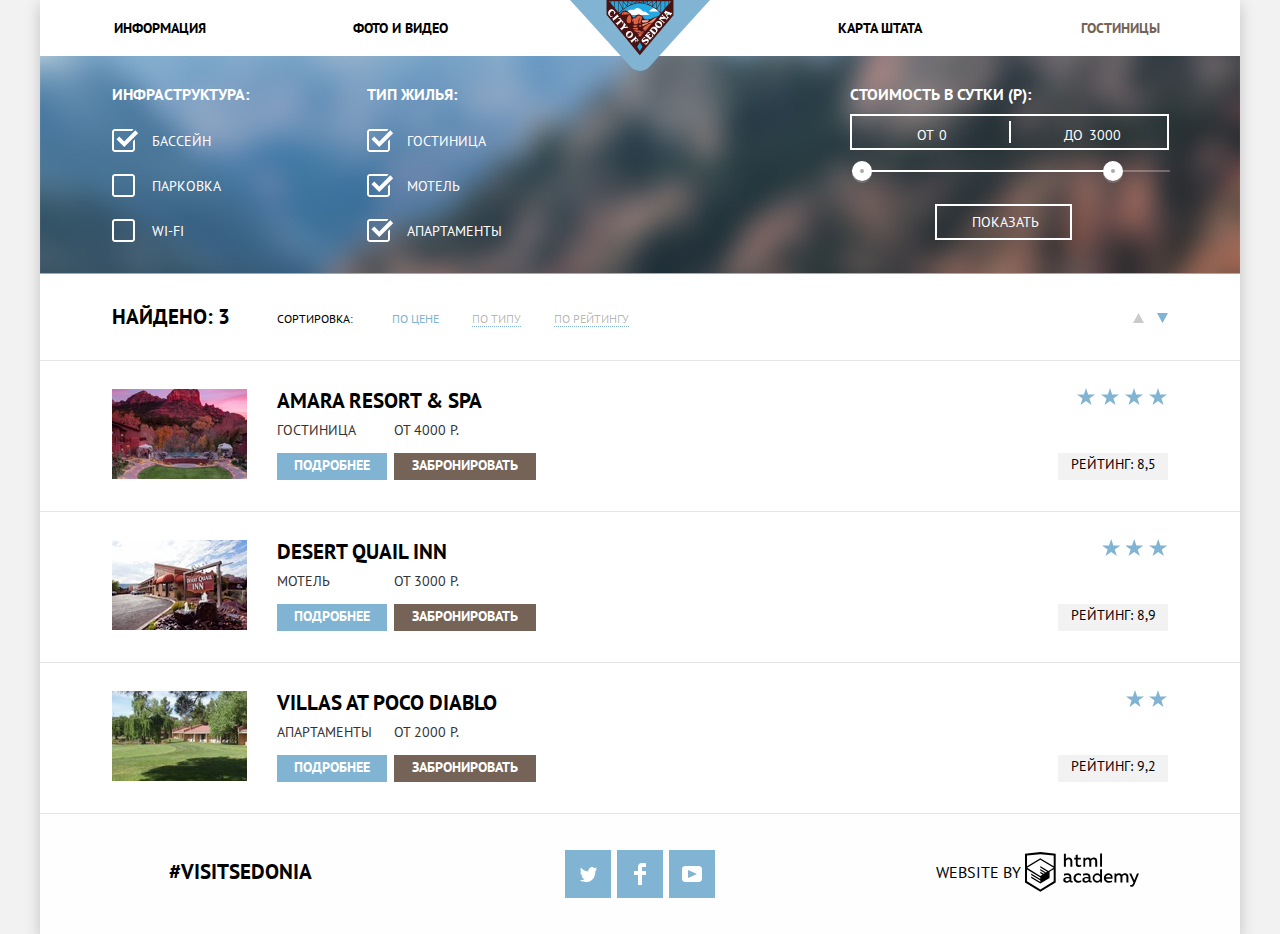
==== commit b5095b7a: "Допилил скрипт. Подключил стилем. Внес правки" ====
--- a/inner.html
+++ b/inner.html
@@ -136,8 +136,8 @@
             </div>
           </div>
           <div class="rating-wrapper">
-            <div class="four-stars stars">
-            </div>
+            <span class="four-stars stars"><span class="visually-hidden">Четыре звезды</span>
+            </span>
             <div class="rating">
               <p>Рейтинг: 8,5</p>
             </div>
@@ -160,8 +160,8 @@
             </div>
           </div>
           <div class="rating-wrapper">
-            <div class="three-stars stars">
-            </div>
+            <span class="three-stars stars"><span class="visually-hidden">Три звезды</span>
+            </span>
             <div class="rating">
               <p>Рейтинг: 8,9</p>
             </div>
@@ -184,8 +184,8 @@
             </div>
           </div>
           <div class="rating-wrapper">
-            <div class="two-stars stars">
-            </div>
+            <span class="two-stars stars"><span class="visually-hidden">Две звезды</span>
+          </span>
             <div class="rating">
               <p>Рейтинг: 9,2</p>
             </div>
--- a/css/style.css
+++ b/css/style.css
@@ -43,6 +43,49 @@
   height: auto;
 }
 
+
+/* -------------------------------- Анимация начало -------------------------------- */
+
+@keyframes hide {
+
+  0% {
+    transform: rotate(0deg) scale(1);
+    opacity: 1;
+  }
+
+  /* 50% {
+    transform: rotate(90deg) scale(0.75);
+    opacity: 0.75;
+  } */
+
+  100% {
+    transform: rotate(360deg) scale(0);
+    opacity: 0;
+  }
+
+
+}
+
+@keyframes show {
+
+    0% {
+    transform: rotate(360deg) scale(0);
+    opacity: 0;
+  }
+
+  100% {
+    transform: rotate(0deg) scale(1);
+    opacity: 1;
+  }
+
+}
+
+
+
+/* -------------------------------- Анимация окончание -------------------------------- */
+
+
+
 /* -------------------------------- начало стилизации -------------------------------- */
 
 .main-header {
@@ -283,6 +326,8 @@
   margin: 0;
   padding-top: 32px;
   padding-bottom: 32px;
+
+  cursor: pointer;
 }
 
 .search-hotel h2:hover {
@@ -308,8 +353,25 @@
   background-color: #ffffff;
   color: #000000;
   box-shadow: 0 7px 15px 0px rgba(0, 1, 1, 0.15);
-}
-
+
+  /* animation-name: hide;
+  animation-duration: 2s; */
+}
+
+form.search-hide {
+  animation-name: hide;
+  animation-duration: 2s;
+  animation-fill-mode: forwards;
+}
+
+/* .hidden {
+  display: none;
+} */
+
+form.search-show {
+  animation-name: show;
+  animation-duration: 2s;
+}
 
 .search-data {
   font-size: 14px;
@@ -333,6 +395,17 @@
   background-color: #f2f2f2;
   color: #000000;
   border-style: none;
+
+  cursor: text;
+}
+
+.search input:hover {
+  background-color: #EBEBEB;
+}
+
+.search input:active {
+  background-color: #ffffff;
+  border: 2px solid #E5E5E5;
 }
 
 .select-date {
@@ -348,6 +421,8 @@
 
   top: 7px;
   right: 9px;
+
+  cursor: pointer;
 
   background-color: transparent;
   background-image: url("data:image/svg+xml,%3C%3Fxml version='1.0' encoding='UTF-8'%3F%3E%3Csvg width='21px' height='23px' viewBox='0 0 21 23' version='1.1' xmlns='http://www.w3.org/2000/svg' xmlns:xlink='http://www.w3.org/1999/xlink'%3E%3C!-- Generator: Sketch 54.1 (76490) - https://sketchapp.com --%3E%3Ctitle%3Ecalendar%3C/title%3E%3Cdesc%3ECreated with Sketch.%3C/desc%3E%3Cg id='calendar' stroke='none' stroke-width='1' fill='none' fill-rule='evenodd'%3E%3Cg fill='%23A9A9A9' fill-rule='nonzero' id='Shape'%3E%3Cpath d='M19.251,3.025 L16.406,3.025 L16.406,1.648 C16.406,1.267 16.112,0.959 15.75,0.959 C15.387,0.959 15.094,1.267 15.094,1.648 L15.094,3.025 L11.156,3.025 L11.156,1.648 C11.156,1.267 10.862,0.959 10.501,0.959 C10.138,0.959 9.844,1.267 9.844,1.648 L9.844,3.025 L5.906,3.025 L5.906,1.648 C5.906,1.267 5.612,0.959 5.25,0.959 C4.887,0.959 4.593,1.267 4.593,1.648 L4.593,3.025 L1.75,3.025 C0.784,3.025 0,3.847 0,4.862 L0,21.164 C0,22.179 0.784,23 1.75,23 L19.251,23 C20.217,23 21,22.179 21,21.164 L21,4.862 C21,3.847 20.217,3.025 19.251,3.025 Z M19.688,21.164 C19.6909535,21.2828271 19.6465635,21.3979571 19.5646025,21.4840442 C19.4826416,21.5701314 19.3698288,21.6201182 19.251,21.623 L1.75,21.623 C1.50263177,21.6164524 1.30696426,21.4114036 1.312,21.164 L1.312,4.862 C1.30696426,4.61459638 1.50263177,4.40954755 1.75,4.403 L4.594,4.403 L4.594,5.781 C4.594,6.162 4.888,6.47 5.251,6.47 C5.613,6.47 5.907,6.162 5.907,5.781 L5.907,4.403 L9.845,4.403 L9.845,5.781 C9.845,6.162 10.139,6.47 10.502,6.47 C10.863,6.47 11.157,6.162 11.157,5.781 L11.157,4.403 L15.095,4.403 L15.095,5.781 C15.095,6.162 15.388,6.47 15.751,6.47 C16.113,6.47 16.407,6.162 16.407,5.781 L16.407,4.403 L19.252,4.403 C19.493,4.403 19.689,4.609 19.689,4.862 L19.689,21.164 L19.688,21.164 Z'%3E%3C/path%3E%3Cpath d='M4.594,9.225 L7.219,9.225 L7.219,11.291 L4.594,11.291 L4.594,9.225 Z M4.594,12.668 L7.219,12.668 L7.219,14.735 L4.594,14.735 L4.594,12.668 Z M4.594,16.112 L7.219,16.112 L7.219,18.178 L4.594,18.178 L4.594,16.112 Z M9.188,16.112 L11.813,16.112 L11.813,18.178 L9.188,18.178 L9.188,16.112 Z M9.188,12.668 L11.813,12.668 L11.813,14.735 L9.188,14.735 L9.188,12.668 Z M9.188,9.225 L11.813,9.225 L11.813,11.291 L9.188,11.291 L9.188,9.225 Z M13.781,16.112 L16.406,16.112 L16.406,18.178 L13.781,18.178 L13.781,16.112 Z M13.781,12.668 L16.406,12.668 L16.406,14.735 L13.781,14.735 L13.781,12.668 Z M13.781,9.225 L16.406,9.225 L16.406,11.291 L13.781,11.291 L13.781,9.225 Z'%3E%3C/path%3E%3C/g%3E%3C/g%3E%3C/svg%3E");
@@ -392,6 +467,8 @@
   border: 0;
 
   background-color: transparent;
+
+  cursor: pointer;
 }
 
 .button-minus {
@@ -557,11 +634,13 @@
   display: flex;
   justify-content: center;
   padding-top: 2px;
+  padding-right: 5px;
 }
 
 .footer-by {
   width: 85px;
   padding-top: 10px;
+  padding-right: 4px;
 }
 
 .footer-copyright svg {
@@ -702,7 +781,7 @@
 
 .price-range .min,
 .price-range .max {
-  width: 90px;
+  width: 82px;
   padding-left: 65px;
 
 }
@@ -776,7 +855,7 @@
 .show {
   display: block;
   box-sizing: border-box;
-  margin: 0 auto;
+  margin: 0 83px;
   margin-top: 32px;
   padding: 6px 35px;
 
@@ -939,15 +1018,26 @@
 
 
 .find-result {
-  padding: 0 72px;
   display: flex;
   flex-direction: column;
 }
 
 .hotel {
   display: flex;
-  padding: 29px 0;
-}
+  padding: 27px 72px 31px;
+  position: relative;
+}
+
+/* .hotel::after {
+  content: "";
+  width: 1200px;
+  height: 1px;
+  color: #e5e5e5;
+
+  position: absolute;
+  bottom: 0;
+  left: 0;
+} */
 
 .hotel img {
   width: 135px;
@@ -971,7 +1061,7 @@
 
 .hotel h1 {
  margin: 0;
- padding-bottom: 5px;
+ padding-bottom: 6px;
 }
 
 
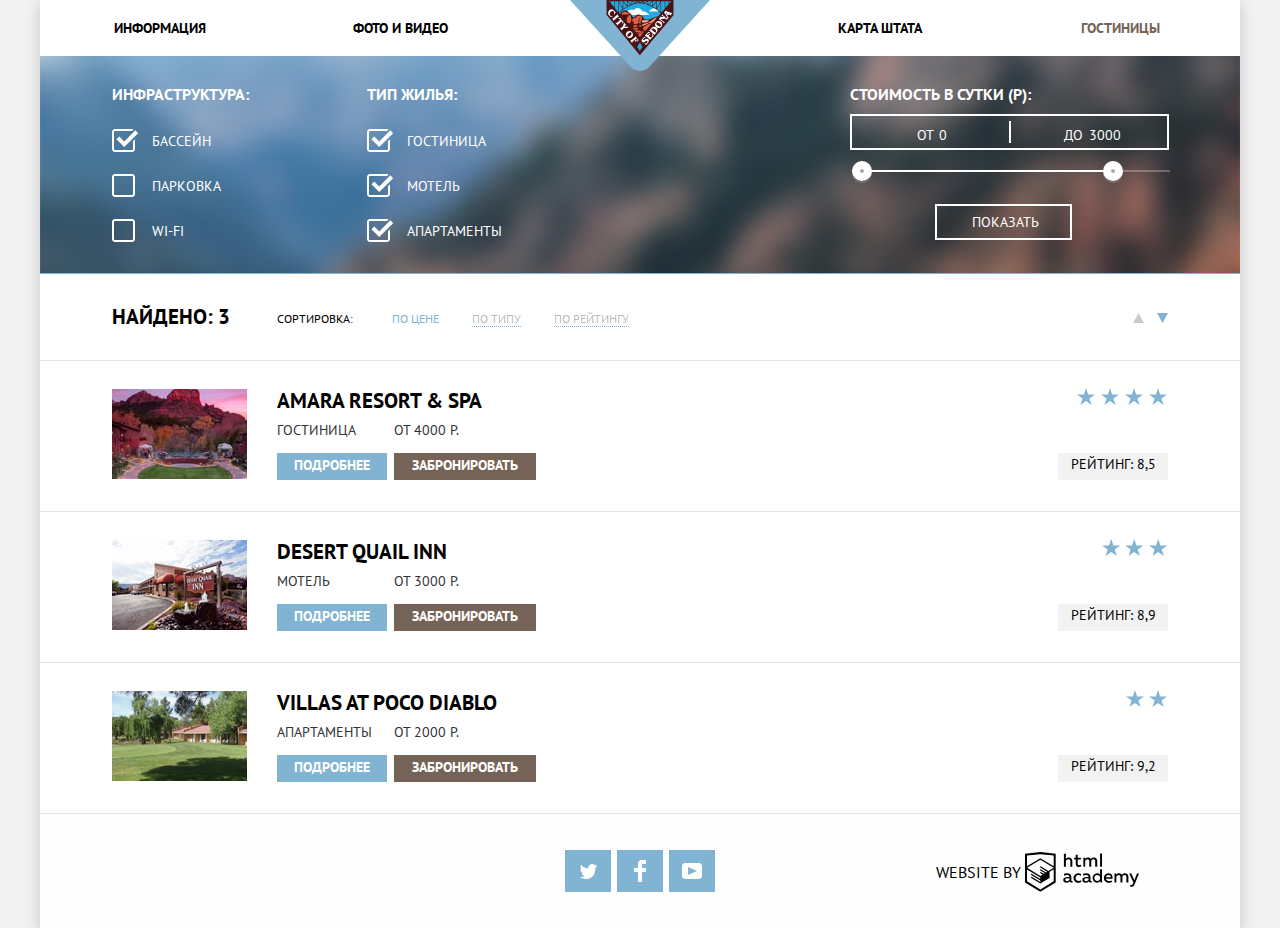
==== commit e3bf8627: "Убрал картинку,поправил active" ====
--- a/inner.html
+++ b/inner.html
@@ -5,10 +5,10 @@
     <title>HTML Academy: Седона внутренняя</title>
     <link href="https://fonts.googleapis.com/css?family=PT+Sans:400,700&display=swap&subset=cyrillic" rel="stylesheet">
     <link rel="stylesheet" href="css/normalize.css">
-    <link rel="stylesheet" href="css/style.css">
+    <link rel="stylesheet" href="css/style.min.css">
   </head>
   <body>
-    <section class="centred">
+    <div class="centred">
       <header class="main-header">
       <a class="logo-navigation" href="index.html">
         <img src="img/logo.svg" width="140" height="71" alt="логотип Седония">
@@ -136,8 +136,8 @@
             </div>
           </div>
           <div class="rating-wrapper">
-            <span class="four-stars stars"><span class="visually-hidden">Четыре звезды</span>
-            </span>
+            <div class="four-stars stars"><span class="visually-hidden">Четыре звезды</span>
+            </div>
             <div class="rating">
               <p>Рейтинг: 8,5</p>
             </div>
@@ -160,8 +160,8 @@
             </div>
           </div>
           <div class="rating-wrapper">
-            <span class="three-stars stars"><span class="visually-hidden">Три звезды</span>
-            </span>
+            <div class="three-stars stars"><span class="visually-hidden">Три звезды</span>
+            </div>
             <div class="rating">
               <p>Рейтинг: 8,9</p>
             </div>
@@ -184,8 +184,8 @@
             </div>
           </div>
           <div class="rating-wrapper">
-            <span class="two-stars stars"><span class="visually-hidden">Две звезды</span>
-          </span>
+          <div class="two-stars stars"><span class="visually-hidden">Две звезды</span>
+          </div>
             <div class="rating">
               <p>Рейтинг: 9,2</p>
             </div>
@@ -196,9 +196,9 @@
     </main>
 
     <footer class="main-footer-index">
-      <p class="footer-link">
+      <!-- <p class="footer-link">
         <a href="#">#visitsedonia</a>
-      </p>
+      </p> -->
       <ul class="footer-social">
         <li class="social-button">
           <a href="#"><span class="visually-hidden">Твиттер</span>
@@ -234,7 +234,7 @@
 
     </footer>
 
-    </section>
+  </div>
 
   </body>
 </html>
--- a/css/style.min.css
+++ b/css/style.min.css
@@ -0,0 +1 @@
+@-webkit-keyframes hide{0%{-webkit-transform:rotate(0deg) scale(1);transform:rotate(0deg) scale(1);opacity:1}to{-webkit-transform:rotate(360deg) scale(0);transform:rotate(360deg) scale(0);opacity:0}}@keyframes hide{0%{-webkit-transform:rotate(0deg) scale(1);transform:rotate(0deg) scale(1);opacity:1}to{-webkit-transform:rotate(360deg) scale(0);transform:rotate(360deg) scale(0);opacity:0}}@-webkit-keyframes show{0%{-webkit-transform:rotate(360deg) scale(0);transform:rotate(360deg) scale(0);opacity:0}to{-webkit-transform:rotate(0deg) scale(1);transform:rotate(0deg) scale(1);opacity:1}}@keyframes show{0%{-webkit-transform:rotate(360deg) scale(0);transform:rotate(360deg) scale(0);opacity:0}to{-webkit-transform:rotate(0deg) scale(1);transform:rotate(0deg) scale(1);opacity:1}}body{margin:0;font-family:"PT Sans",Arial,sans-serif;font-weight:400;line-height:21px;color:#000;text-align:center;text-transform:uppercase;background-color:#f2f2f2}.centred{width:1200px;margin:0 auto;-webkit-box-shadow:0 5px 15px 0 rgba(0,1,1,.2);box-shadow:0 5px 15px 0 rgba(0,1,1,.2)}a{text-decoration:none}.visually-hidden:not(:focus):not(:active),input[type=checkbox].visually-hidden,input[type=radio].visually-hidden{position:absolute;width:1px;height:1px;margin:-1px;border:0;padding:0;white-space:nowrap;-webkit-clip-path:inset(100%);clip-path:inset(100%);clip:rect(0 0 0 0);overflow:hidden}img{max-width:100%;height:auto}.main-header{position:relative;background-color:#fff}.logo-navigation{display:block;position:absolute;left:50%;margin-left:-70px}.features-leisure-list,.footer-social,.main-navigation{list-style:none}.main-navigation{font-size:14px;font-weight:700;line-height:26px;width:1200px;margin:0;padding:0;display:-webkit-box;display:-ms-flexbox;display:flex;-ms-flex-wrap:wrap;flex-wrap:wrap}.main-navigation a{color:#000}.main-navigation a:hover{color:#81b3d2}.main-navigation a:active{color:rgba(0,0,0,.3)}.site-navigation,.site-navigation-current{padding:15px 0;width:240px;text-align:center}.site-navigation:nth-child(2){margin-right:240px}.site-navigation-current a,.site-navigation-current a:active,.site-navigation-current a:hover{color:#766357}.container,.container-inner{background-color:#fff}.main-intro{background-image:url(../img/bg-photo.jpg);background-repeat:no-repeat;background-color:#81b3d2;width:1200px;padding:75px 0 74px}.features-sedona{padding:47px 320px 31px}.features-sedona h1{margin:0;padding:14px 0;font-size:21px;font-weight:700;line-height:26px}.features-sedona p{margin:0;padding:14px 0 18px;font-size:14px;line-height:26px;color:#333}.features{display:-webkit-box;display:-ms-flexbox;display:flex;-webkit-box-orient:vertical;-webkit-box-direction:normal;-ms-flex-direction:column;flex-direction:column}.features-advantage{background-color:#81b3d2;color:#fff}.features-point-left{padding:45px 40px}.features-point-left,.features-point-right,form.search{width:400px;-webkit-box-sizing:border-box;box-sizing:border-box}.features-point-left{float:left}.features-point-right{float:right;padding:45px 40px 0}.features-foto{line-height:0}.features-advantage h2,.features-leisure h2{margin:0;padding:3px 55px 23px;font-size:21px;font-weight:700}.features-leisure h2{padding:40px 55px 23px}.features-leisure{font-size:0;line-height:0}.features-advantage p,.features-leisure p{font-size:14px;line-height:21px;color:#fff;margin:0;padding:21px 9px 0}.features-leisure p{color:#333;padding:10px 50px 0}.features-leisure-list{padding:60px 0 80px}.features-leisure-last,.features-leisure-list{margin:0;display:-webkit-box;display:-ms-flexbox;display:flex;-ms-flex-wrap:wrap;flex-wrap:wrap}.features-leisure-item{width:400px}.features-interest{padding:31px 350px 49px}.features-interest h2{margin:0;font-size:30px;line-height:78px}.features-interest p{margin:0;font-size:14px;line-height:24px;color:#333}.last{background-color:#eee}.features-leisure-last{padding:47px 0 58px}.last h2{padding:0 130px 23px;line-height:21px}.last span{font-size:14px;line-height:21px}.last p{padding:22px 69px 0}.search-hotel{width:568px;margin:0 auto;position:relative}.search-hotel h2{font-size:21px;color:#fff;background-color:#766357;margin:0;padding-top:32px;padding-bottom:32px;cursor:pointer}.search-hotel h2:hover{background-color:#604e43}.search-hotel h2:active{background-color:#503e33;color:rgba(255,255,255,.3)}form.search{width:568px;display:-webkit-box;display:-ms-flexbox;display:flex;-ms-flex-wrap:wrap;flex-wrap:wrap;-webkit-box-pack:justify;-ms-flex-pack:justify;justify-content:space-between;-webkit-box-align:center;-ms-flex-align:center;align-items:center;position:absolute;padding:55px;background-color:#fff;color:#000;-webkit-box-shadow:0 7px 15px 0 rgba(0,1,1,.15);box-shadow:0 7px 15px 0 rgba(0,1,1,.15)}form.search-hide,form.search-show{-webkit-animation-duration:2s;animation-duration:2s}form.search-hide{-webkit-animation-fill-mode:forwards;animation-fill-mode:forwards;-webkit-animation-name:hide;animation-name:hide}form.search-show{-webkit-animation-name:show;animation-name:show}.search-data,.select-date{font-size:14px;line-height:26px;font-weight:700;padding-bottom:30px;position:relative}.icon-calend{position:absolute;width:21px;height:23px;top:2px;left:428px;background-color:transparent;fill:#a9a9a9}.icon-calend:hover svg{fill:#000}.icon-calend:active svg{fill:#81b3d2}.search-hotel input{width:334px;padding-top:2px;padding-bottom:2px;padding-left:10px;margin:0 0 30px;font-size:14px;line-height:26px;font-weight:700;text-transform:uppercase;background-color:#f2f2f2;color:#000;border:2px solid #f2f2f2;outline:0;cursor:text}.search-hotel input:hover{background-color:#ebebeb;border-color:#ebebeb}.search-hotel input:focus{background-color:#fff;border:2px solid #e5e5e5}.persons-child,.persons-mature{display:-webkit-box;display:-ms-flexbox;display:flex;-webkit-box-pack:justify;-ms-flex-pack:justify;justify-content:space-between;-webkit-box-align:center;-ms-flex-align:center;align-items:center;position:relative;padding-bottom:25px}.persons-mature{width:226px}.persons-child input,.persons-mature input{-webkit-box-sizing:border-box;box-sizing:border-box;width:114px;padding-right:0;text-align:center;outline:0}.button-minus,.button-plus{position:absolute;font-size:0;width:38px;height:38px;top:-3px;right:0;border:0;outline:0;background-color:transparent;cursor:pointer}.button-minus{right:76px}.button-minus::after,.button-plus::after,.button-plus::before{content:"";position:absolute;width:12px;height:3px;background-color:#a9a9a9;top:18px;left:14px}.button-plus::before{-webkit-transform:rotate(90deg);-ms-transform:rotate(90deg);transform:rotate(90deg)}.button-minus:hover::after,.button-minus:hover::before,.button-plus:hover::after,.button-plus:hover::before{background-color:#000}.button-minus:active::after,.button-minus:active::before,.button-plus:active::after,.button-plus:active::before{background-color:#81b3d2}.persons-child{width:179px}.button-search{background-color:#81b3d2;font-size:21px;font-weight:700;color:#fff;height:58px;text-transform:uppercase;-webkit-box-flex:1;-ms-flex-positive:1;flex-grow:1;outline:0;border-width:0}.button-search:hover{background-color:#669ec0}.button-search:active{background-color:#5496bd;color:rgba(255,225,225,.3)}.footer-index{padding:0;margin:0;position:relative}.map{font-size:0;line-height:0;margin-bottom:-120px;background-color:#c6efb5}.map-sedona{width:1200px;height:595px}.main-footer-index{position:relative;z-index:5}.main-footer,.main-footer-index{display:-webkit-box;display:-ms-flexbox;display:flex;-webkit-box-pack:justify;-ms-flex-pack:justify;justify-content:space-between;padding:36px 0;margin:0;background-color:rgba(255,255,255,.9)}.footer-index .main-footer{position:absolute;bottom:0;left:0}.footer-copyright,.footer-social{margin:0;width:400px;padding:0}.footer-copyright a,.main-footer a{color:#000}.footer-social{margin:0 0 0 400px}.footer-copyright a,.footer-social,.social-button{display:-webkit-box;display:-ms-flexbox;display:flex;-webkit-box-pack:center;-ms-flex-pack:center;justify-content:center}.social-button{-webkit-box-align:center;-ms-flex-align:center;align-items:center;width:46px;background-color:#81b3d2;font-size:0;line-height:0;margin:0 3px}.social-button:hover{background-color:#669ec0}.social-button:active{background-color:#5496bd}.social-button svg{fill:#fff}.social-button:active svg{opacity:.3}.footer-copyright a{padding-top:2px;padding-right:5px}.footer-by{width:85px;padding-top:10px;padding-right:4px}.footer-copyright svg{fill:#000}.footer-copyright:hover svg,.search-range-current svg{fill:#81b3d2}.footer-copyright:active svg{fill:#bdbbbc}.container-inner{text-align:left}.search-inner{background-image:url(../img/inner-background.jpg);background-repeat:no-repeat;background-color:#81b3d2;color:#fff;line-height:0;-webkit-box-sizing:border-box;box-sizing:border-box;padding:25px 72px 10px}.search-conditions{display:-webkit-box;display:-ms-flexbox;display:flex}.search-result .features-white-inner{margin:0;padding-top:13px;padding-bottom:35px}.search-price .features-white-inner{margin:0;padding-top:13px;padding-bottom:20px}.search-request-choice input{position:absolute;width:1px;height:1px;overflow:hidden;clip:rect(0 0 0 0)}.search-request-choice{padding-left:40px;padding-bottom:20px}.icon-check{position:absolute;width:27px;height:23px;margin-left:-40px;background-image:url(../img/checkbox-off.svg);background-repeat:no-repeat}.choice-check:checked+.icon-check{position:absolute;width:27px;height:23px;margin-left:-40px;background-image:url(../img/checkbox-on.svg);background-repeat:no-repeat}.choice-check:disabled+.icon-check{position:absolute;width:27px;height:23px;margin-left:-40px;background-image:url(../img/checkbox-dis-off.svg);background-repeat:no-repeat}.choice-check:checked:disabled+.icon-check{position:absolute;width:27px;height:23px;margin-left:-40px;background-image:url(../img/checkbox-dis-on.svg);background-repeat:no-repeat}.price-range{width:315px;height:32px;border:2px solid #fff;position:relative;font-size:0}.price-range::after{content:"";position:absolute;width:2px;height:22px;background-color:#fff;top:50%;left:50%;-webkit-transform:translate(-50%,-50%);-ms-transform:translate(-50%,-50%);transform:translate(-50%,-50%)}.price-range label{display:inline-block;font-size:14px;line-height:38px;vertical-align:top;cursor:pointer}.price-range .max,.price-range .min{width:82px;padding-left:65px}.price-range input{width:50px;margin:0;color:#fff;background:0 0;border:0}.slider{padding-top:16px;position:relative;cursor:pointer}.slider .line{width:318px;height:2px;background-color:rgba(255,225,225,.3)}.line-inside{width:262px;height:2px;background-color:#fff}.slider-max::before,.slider-min::after{content:"";position:absolute;width:20px;height:22px;background-image:url(../img/filter-button.svg);top:50%;margin-top:-2px}.slider-max::before{left:0}.slider-min::after{right:14%}.slider-max:hover::before,.slider-min:hover::after{-webkit-transform:scale(1.1);-ms-transform:scale(1.1);transform:scale(1.1)}.show{display:block;-webkit-box-sizing:border-box;box-sizing:border-box;margin:32px 83px 0;padding:6px 35px;width:137px;height:36px;font-size:14px;color:#fff;text-transform:uppercase;text-align:center;background-color:transparent;border:2px solid #fff}.search-result{width:255px;display:-webkit-box;display:-ms-flexbox;display:flex;-webkit-box-orient:vertical;-webkit-box-direction:normal;-ms-flex-direction:column;flex-direction:column}.search-request-choice{line-height:25px;font-size:14px}.search-conditions h3{font-size:16px;font-weight:700;display:-webkit-box;display:-ms-flexbox;display:flex;padding-bottom:10px}.search-sort ul{list-style:none;padding-left:35px}.search-find a,.search-sort a{color:#000}.search-price{width:318px;margin-left:auto}.search-price button,.search-price p{font-size:14px;text-align:center}.search-price button{border:2px solid #fff}.search-price button:hover{color:#000;border:2px solid #fff;background-color:#fff}.search-find{margin:0;font-size:21px;line-height:26px}.search-find a:hover{color:#81b3d2}.search-find a:active{color:rgba(0,0,0,.3)}.search-sort{font-size:12px;line-height:18px;padding:0 72px;display:-webkit-box;display:-ms-flexbox;display:flex}h3.search-find{width:135px;margin:0;padding:30px 30px 30px 0}.search-sort p{width:80px;margin:0;padding-top:36px;padding-bottom:32px}.search-select{margin:0}.search-range,.search-select{display:-webkit-box;display:-ms-flexbox;display:flex;padding-top:36px;padding-bottom:32px}.search-select{-ms-flex-wrap:wrap;flex-wrap:wrap}.search-select li{padding-right:33px}.search-range{margin:0 0 0 auto}.search-range li{padding-left:13px}.search-range-current svg:active,.search-range-current svg:hover{fill:#81b3d2}.search-range-passive svg{fill:#cacaca}.search-range-passive svg:hover{fill:#000}.search-range-passive svg:active{fill:#81b3d2}.find-result{-webkit-box-orient:vertical;-webkit-box-direction:normal;-ms-flex-direction:column;flex-direction:column}.find-result,.hotel,.hotel-price,.hotel-type,.hotel-wrapper{display:-webkit-box;display:-ms-flexbox;display:flex}.hotel{padding:27px 72px 31px;position:relative}.hotel img{width:135px;height:90px;background-color:#81b3d2;-ms-flex-item-align:center;-ms-grid-row-align:center;align-self:center}.hotel-price,.hotel-type,.hotel-wrapper{-ms-flex-wrap:wrap;flex-wrap:wrap;-webkit-box-orient:vertical;-webkit-box-direction:normal;-ms-flex-direction:column;flex-direction:column}.hotel-wrapper{min-width:280px;padding-left:30px}.hotel h1{margin:0;padding-bottom:6px}.type-price{display:-webkit-box;display:-ms-flexbox;display:flex}.hotel-type{width:110px;padding-right:7px}.hotel-price{width:142px}.rating-wrapper{display:-webkit-box;display:-ms-flexbox;display:flex;-webkit-box-orient:vertical;-webkit-box-direction:normal;-ms-flex-direction:column;flex-direction:column;-webkit-box-pack:justify;-ms-flex-pack:justify;justify-content:space-between;-webkit-box-align:end;-ms-flex-align:end;align-items:flex-end;margin-left:auto}.rating{width:110px}.rating p{margin:0;font-size:14px;background-color:#f2f2f2;padding-bottom:5px;padding-top:1px;text-align:center}.four-stars{width:91px}.three-stars{width:66px}.two-stars{width:42px}.stars{height:17px;background-image:url(../img/star.svg);background-repeat:space}.search-select-passive a{color:rgba(0,0,0,.3);border-bottom:1px dotted #81b3d2}.search-select-passive a:hover{color:#81b3d2;border-bottom:1px dotted #81b3d2}.search-select-passive a:active{color:#000;border-bottom:0}.search-select-current a,.search-select-current a:active,.search-select-current a:hover{color:#81b3d2}.hotel-price-preview{padding-bottom:12px;font-size:14px;color:#333}.hotel,.search-sort{border-bottom:1px solid #e5e5e5}.button-detail{font-size:14px;font-weight:700;text-align:center;margin:0;padding-top:2px;padding-bottom:4px;background-color:#81b3d2;color:#fff}.button-detail:hover{background-color:#669ec0}.button-reserve{background-color:#766357}.button-reserve:hover{background-color:#604e43}.button-detail:active,.button-reserve:active{background-color:#5496bd;color:rgba(225,225,225,.3)}.button-reserve:active{background-color:#503e33}
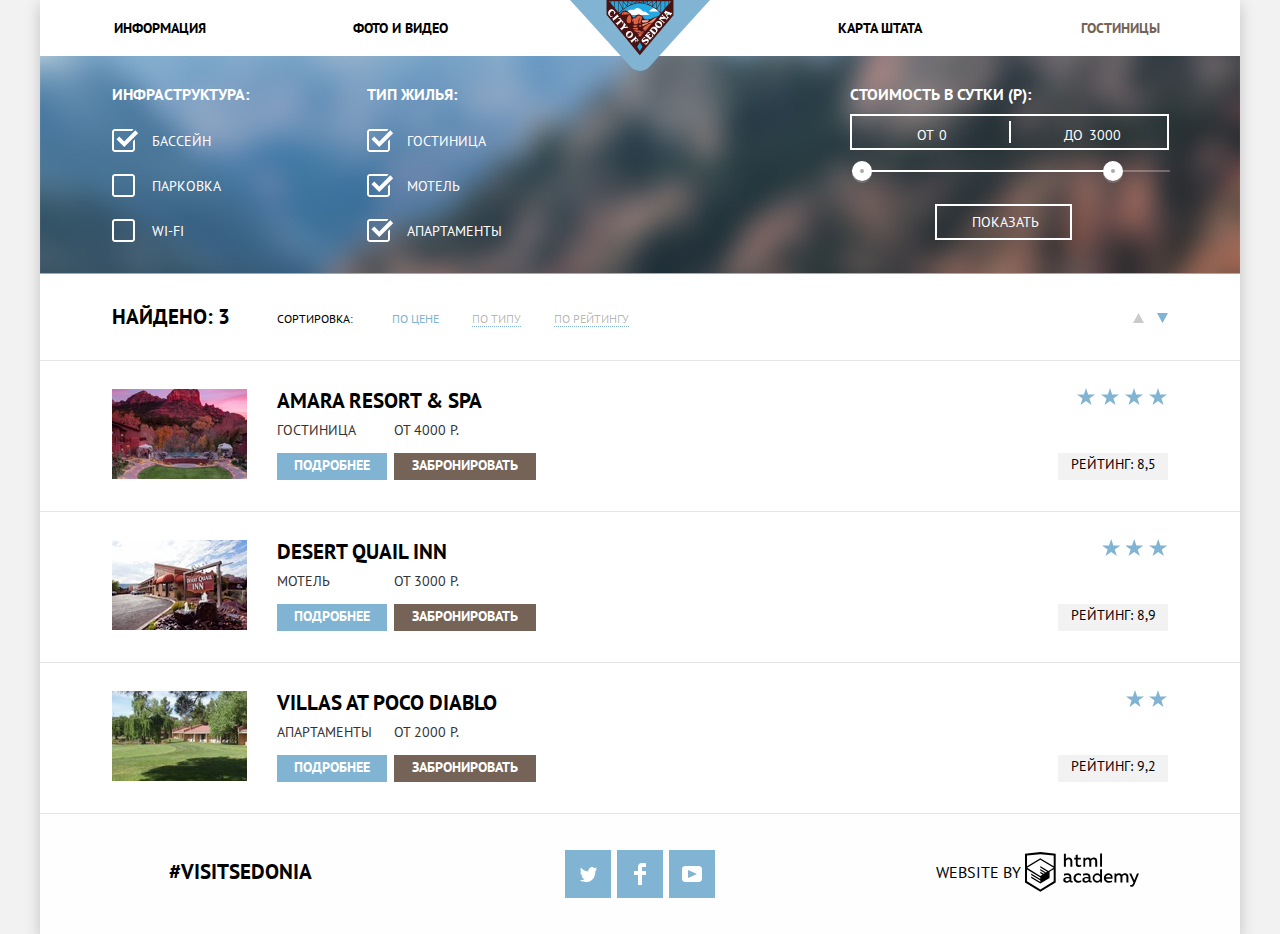
==== commit ad2000d6: "вношу правки для защиты" ====
--- a/inner.html
+++ b/inner.html
@@ -5,7 +5,7 @@
     <title>HTML Academy: Седона внутренняя</title>
     <link href="https://fonts.googleapis.com/css?family=PT+Sans:400,700&display=swap&subset=cyrillic" rel="stylesheet">
     <link rel="stylesheet" href="css/normalize.css">
-    <link rel="stylesheet" href="css/style.min.css">
+    <link rel="stylesheet" href="css/style.css">
   </head>
   <body>
     <div class="centred">
@@ -196,9 +196,9 @@
     </main>
 
     <footer class="main-footer-index">
-      <!-- <p class="footer-link">
+      <p class="footer-link">
         <a href="#">#visitsedonia</a>
-      </p> -->
+      </p>
       <ul class="footer-social">
         <li class="social-button">
           <a href="#"><span class="visually-hidden">Твиттер</span>
@@ -222,7 +222,7 @@
       </ul>
 
       <div class="footer-copyright">
-        <a href="https://htmlacademy.ru"> <span class="visually-hidden">Лого htmlacademy</span>
+        <a href="https://htmlacademy.ru/intensive/htmlcss"> <span class="visually-hidden">Лого htmlacademy</span>
           <span class="footer-by">Website by </span>
 
             <svg width="114" height="40" xmlns="http://www.w3.org/2000/svg">
--- a/css/style.css
+++ b/css/style.css
@@ -0,0 +1,1186 @@
+body {
+  margin: 0;
+
+  font-family: "PT Sans", Arial, sans-serif;
+  font-weight: normal;
+  line-height: 21px;
+  color: #000000;
+  text-align: center;
+  text-transform: uppercase;
+  background-color: #F2F2F2;
+}
+
+.centred {
+  width: 1200px;
+  margin: 0 auto;
+  box-shadow: 0 5px 15px 0 rgba(0, 1, 1, 0.2);
+}
+
+a {
+  text-decoration: none;
+}
+
+.visually-hidden:not(:focus):not(:active),
+input[type="checkbox"].visually-hidden,
+input[type="radio"].visually-hidden {
+  position: absolute;
+
+  width: 1px;
+  height: 1px;
+  margin: -1px;
+  border: 0;
+  padding: 0;
+
+  white-space: nowrap;
+
+  clip-path: inset(100%);
+  clip: rect(0 0 0 0);
+  overflow: hidden;
+}
+
+img {
+  max-width: 100%;
+  height: auto;
+}
+
+
+/* -------------------------------- Анимация начало -------------------------------- */
+
+@keyframes hide {
+
+  0% {
+    transform: rotate(0deg) scale(1);
+    opacity: 1;
+}
+
+  /* 50% {
+    transform: rotate(90deg) scale(0.75);
+    opacity: 0.75;
+  } */
+
+  100% {
+    transform: rotate(360deg) scale(0);
+    opacity: 0;
+  }
+
+}
+
+@keyframes show {
+
+    0% {
+    transform: rotate(360deg) scale(0);
+    opacity: 0;
+  }
+
+  100% {
+    transform: rotate(0deg) scale(1);
+    opacity: 1;
+  }
+
+}
+
+/* -------------------------------- Анимация окончание -------------------------------- */
+
+/* -------------------------------- начало стилизации -------------------------------- */
+
+.main-header {
+  position: relative;
+  background-color: #ffffff;
+}
+
+/* .navigation {
+  font-size: 14px;
+  font-weight: bold;
+  line-height: 26px;
+} */
+
+.logo-navigation {
+  display: block;
+  position: absolute;
+  left: 50%;
+  margin-left: -70px;
+}
+
+.main-navigation,
+.features-leisure-list,
+.footer-social {
+  list-style: none;
+}
+
+.main-navigation {
+  font-size: 14px;
+  font-weight: bold;
+  line-height: 26px;
+
+  width: 1200px;
+  margin: 0;
+  padding: 0;
+  display: flex;
+  flex-wrap: wrap;
+}
+
+.main-navigation a {
+  color: #000000;
+}
+
+
+.main-navigation a:hover {
+  color: #81B3D2;
+}
+
+.main-navigation a:active {
+  color: rgba(0, 0, 0, 0.3);
+}
+
+.site-navigation,
+.site-navigation-current {
+  padding: 15px 0;
+  width: 240px;
+  text-align: center;
+}
+
+.site-navigation:nth-child(2) {
+  margin-right: 240px;
+}
+
+.site-navigation-current a,
+.site-navigation-current a:hover,
+.site-navigation-current a:active {
+  color: #766357;
+}
+
+.container,
+.container-inner {
+  background-color: #ffffff;
+}
+
+.main-intro {
+  background-image: url("../img/bg-photo.jpg");
+  background-repeat: no-repeat;
+  background-color: #81B3D2;
+  width: 1200px;
+  padding: 75px 0 74px 0;
+}
+
+.features-sedona {
+  padding-top: 47px;
+  padding-left: 320px;
+  padding-right: 320px;
+  padding-bottom: 31px;
+}
+
+.features-sedona h1 {
+  margin: 0;
+  padding: 14px 0;
+  font-size: 21px;
+  font-weight: bold;
+  line-height: 26px;
+}
+
+.features-sedona p {
+  margin: 0;
+  padding: 14px 0 18px;
+  font-size: 14px;
+  line-height: 26px;
+  color: #333333;
+}
+
+.features {
+  display: flex;
+  flex-direction: column;
+}
+
+.features-advantage {
+  background-color: #81B3D2;
+  color: #ffffff;
+}
+
+.features-point-left,
+.features-point-right {
+  width: 400px;
+  box-sizing: border-box;
+  padding: 45px 40px ;
+}
+
+.features-point-left {
+  float: left;
+}
+
+.features-point-right {
+  float: right;
+  padding-top: 45px;
+  padding-bottom: 0;
+}
+
+.features-foto {
+  line-height: 0;
+}
+
+.features-advantage h2,
+.features-leisure h2 {
+  margin: 0;
+  padding: 3px 55px 23px;
+  font-size: 21px;
+  font-weight: bold;
+}
+
+.features-leisure {
+  font-size: 0;
+  line-height: 0;
+}
+
+.features-leisure h2 {
+  padding-top: 40px;
+}
+
+/* .features-advantage span {
+
+} */
+
+.features-advantage p,
+.features-leisure p {
+  font-size: 14px;
+  line-height: 21px;
+  color: #ffffff;
+
+  margin: 0;
+  padding: 21px 9px 0;
+}
+
+.features-leisure p {
+  color: #333333;
+
+  padding: 10px 50px 0;
+}
+
+.features-leisure-list,
+.features-leisure-last {
+  margin: 0;
+  padding: 60px 0 80px 0;
+  display: flex;
+  flex-wrap: wrap;
+}
+
+.features-leisure-item {
+  width: 400px;
+}
+
+.features-interest {
+  padding: 31px 350px 49px;
+}
+
+.features-interest h2 {
+  margin: 0;
+  font-size: 30px;
+  line-height: 78px;
+}
+
+.features-interest p {
+  margin: 0;
+  font-size: 14px;
+  line-height: 24px;
+  color: #333333;
+}
+
+.last {
+  background-color: #eeeeee;
+}
+
+.features-leisure-last {
+  padding: 47px 0 58px;
+}
+
+.last h2 {
+  padding: 0px 130px 23px;
+  line-height: 21px;
+}
+
+.last span {
+  font-size: 14px;
+  line-height: 21px;
+}
+
+.last p {
+  padding: 22px 69px 0;
+}
+
+.search-hotel{
+  width: 568px;
+  margin: 0 auto;
+  position: relative;
+}
+
+.search-hotel h2 {
+  font-size: 21px;
+  color: white;
+  background-color: #766357;
+  margin: 0;
+  padding-top: 32px;
+  padding-bottom: 32px;
+
+  cursor: pointer;
+}
+
+.search-hotel h2:hover {
+  background-color: #604E43;
+}
+
+.search-hotel h2:active {
+  background-color: #503E33;
+  color: rgba(255, 255, 255, 0.3);
+}
+
+form.search {
+  width: 568px;
+
+  display: flex;
+  box-sizing: border-box;
+  flex-wrap: wrap;
+  justify-content: space-between;
+  align-items: center;
+
+  position: absolute;
+  padding: 55px;
+  background-color: #ffffff;
+  color: #000000;
+  box-shadow: 0 7px 15px 0px rgba(0, 1, 1, 0.15);
+
+  /* animation-name: hide;
+  animation-duration: 2s; */
+}
+
+form.search-hide {
+  animation-name: hide;
+  animation-duration: 2s;
+  animation-fill-mode: forwards;
+}
+
+/* .hidden {
+  display: none;
+} */
+
+form.search-show {
+  animation-name: show;
+  animation-duration: 2s;
+}
+
+.search-data,
+.select-date {
+  font-size: 14px;
+  line-height: 26px;
+  font-weight: bold;
+  padding-bottom: 30px;
+
+  position: relative;
+}
+
+.icon-calend {
+  position: absolute;
+
+  width: 21px;
+  height: 23px;
+
+  top: 2px;
+  left: 428px;
+
+  background-color: transparent;
+  fill: rgba(169, 169, 169, 1.0);
+}
+
+.icon-calend:hover svg {
+  fill: rgba(0, 0, 0, 1.0);
+}
+
+.icon-calend:active svg {
+  fill: rgba(129, 179, 210, 1.0);
+}
+
+
+.search-hotel input {
+  width: 334px;
+  margin: 0;
+  padding-top: 2px;
+  padding-bottom: 2px;
+  padding-left: 10px;
+  margin-bottom: 30px;
+
+  font-size: 14px;
+  line-height: 26px;
+  font-weight: bold;
+  text-transform: uppercase;
+
+  background-color: #f2f2f2;
+  color: #000000;
+  border: 2px solid #f2f2f2;
+  outline: none;
+
+  cursor: text;
+}
+
+.search-hotel input:hover {
+  background-color: #EBEBEB;
+  border-color: #EBEBEB;
+}
+
+
+.search-hotel input:focus {
+  background-color: #ffffff;
+  border: 2px solid #E5E5E5;
+}
+
+.persons-mature,
+.persons-child {
+  display: flex;
+  justify-content: space-between;
+  align-items: center;
+  position: relative;
+  padding-bottom: 25px;
+}
+
+.persons-mature {
+  width: 226px;
+}
+
+.persons-mature input,
+.persons-child input {
+  box-sizing: border-box;
+  width: 114px;
+  padding-right: 0;
+  text-align: center;
+
+  outline: none;
+}
+
+.button-plus,
+.button-minus {
+  position: absolute;
+  font-size: 0;
+  width: 38px;
+  height: 38px;
+
+  top: -3px;
+  right: 0;
+
+  border: 0;
+  outline: none;
+
+  background-color: transparent;
+
+  cursor: pointer;
+}
+
+.button-minus {
+  right: 76px;
+}
+
+
+.button-minus::after {
+  content: "";
+  position: absolute;
+  width: 12px;
+  height: 3px;
+
+  background-color: #A9A9A9;
+
+  top: 18px;
+  left: 14px;
+}
+
+.button-plus::after {
+  content: "";
+  position: absolute;
+  width: 12px;
+  height: 3px;
+
+  background-color: #A9A9A9;
+
+  top: 18px;
+  left: 14px;
+}
+
+.button-plus::before {
+  content: "";
+  position: absolute;
+  width: 12px;
+  height: 3px;
+  transform: rotate(90deg);
+
+  background-color: #A9A9A9;
+
+  top: 18px;
+  left: 14px;
+}
+
+.button-plus:hover::before,
+.button-plus:hover::after,
+.button-minus:hover::before,
+.button-minus:hover::after {
+  background-color: #000000;
+}
+
+.button-plus:active::before,
+.button-plus:active::after,
+.button-minus:active::before,
+.button-minus:active::after {
+  background-color: #81B3D2;
+}
+
+.persons-child {
+  width: 179px;
+}
+
+.button-search {
+  background-color: #81B3D2;
+  font-size: 21px;
+  font-weight: bold;
+  color: white;
+  height: 58px;
+  text-transform: uppercase;
+  flex-grow: 1;
+  outline: none;
+  border-width: 0;
+}
+
+.button-search:hover {
+  background-color: #669EC0;
+}
+
+.button-search:active {
+  background-color: #5496BD;
+  color: rgba(255, 225, 225, 0.3);
+}
+
+
+.footer-index {
+  padding: 0;
+  margin: 0;
+  position: relative;
+}
+
+.map {
+  font-size: 0;
+  line-height: 0;
+  margin-bottom: -120px;
+  background-color: #c6efb5;
+}
+
+.map-sedona {
+  width: 1200px;
+  height: 595px;
+}
+
+.main-footer-index {
+  display: flex;
+  justify-content: space-between;
+  padding: 36px 0;
+  margin: 0;
+  background-color: rgba(255, 255, 255, 0.9);
+  position: relative;
+  z-index: 5;
+}
+
+.main-footer {
+  display: flex;
+  justify-content: space-between;
+  padding: 36px 0;
+  margin: 0;
+  background-color: rgba(255, 255, 255, 0.9);
+}
+
+.footer-index .main-footer {
+  position: absolute;
+  bottom: 0;
+  left: 0;
+}
+
+.footer-link,
+.footer-social,
+.footer-copyright {
+  margin: 0;
+  width: 400px;
+  padding: 0;
+}
+
+.footer-link {
+  font-size: 21px;
+  line-height: 26px;
+  font-weight: bold;
+  padding-top: 9px;
+  padding-bottom: 13px;
+}
+
+.main-footer a,
+.footer-link a,
+.footer-copyright a {
+  color: #000000;
+}
+
+.footer-social {
+  width: 400px;
+  padding: 0;
+  margin: 0;
+  display: flex;
+  justify-content: center;
+}
+
+.social-button {
+  display: flex;
+  justify-content: center;
+  align-items: center;
+  width: 46px;
+  background-color: #81B3D2;
+  font-size: 0;
+  line-height: 0;
+  margin: 0 3px;
+}
+
+.social-button:hover {
+  background-color: #669EC0;
+}
+
+.social-button:active {
+  background-color: #5496BD
+}
+
+.social-button svg {
+  fill: #ffffff;
+}
+
+.social-button:active svg {
+  opacity: 0.3;
+}
+
+.footer-copyright a{
+  display: flex;
+  justify-content: center;
+  padding-top: 2px;
+  padding-right: 5px;
+}
+
+.footer-by {
+  width: 85px;
+  padding-top: 10px;
+  padding-right: 4px;
+}
+
+.footer-copyright svg {
+  fill: #000000;
+}
+
+.footer-copyright:hover svg {
+  fill: #81b3d2;
+}
+
+.footer-copyright:active svg {
+  fill: #bdbbbc;
+}
+
+
+/* -------------------------- стилизую внутренюю -------------------------- */
+
+
+.container-inner {
+  text-align: left;
+}
+
+ .search-inner {
+  background-image: url("../img/inner-background.jpg");
+  background-repeat: no-repeat;
+  background-color: #81B3D2;
+  color: #ffffff;
+  /* font-size: 0; */
+  line-height: 0;
+  box-sizing: border-box;
+  padding: 25px 72px 10px;
+}
+
+.search-conditions {
+  display: flex;
+}
+
+.search-result .features-white-inner,
+.search-price .features-white-inner {
+  margin: 0;
+  padding-top: 13px;
+  padding-bottom: 35px;
+}
+
+.search-price .features-white-inner {
+  padding-bottom: 20px;
+}
+
+
+/* ----------------------------------------checkbox start---------------------------------------- */
+.search-request-choice input{
+  position: absolute;
+  width: 1px;
+  height: 1px;
+  overflow: hidden;
+  clip: rect(0 0 0 0);
+}
+
+.search-request-choice {
+  padding-left: 40px;
+  padding-bottom: 20px;
+}
+
+.icon-check {
+  position: absolute;
+  width: 27px;
+  height: 23px;
+  margin-left: -40px;
+  background-image: url(../img/checkbox-off.svg);
+  background-repeat: no-repeat;
+ }
+
+.choice-check:checked + .icon-check {
+   position: absolute;
+   width: 27px;
+   height: 23px;
+   margin-left: -40px;
+   background-image: url(../img/checkbox-on.svg);
+   background-repeat: no-repeat;
+}
+
+.choice-check:disabled + .icon-check {
+  position: absolute;
+  width: 27px;
+  height: 23px;
+  margin-left: -40px;
+  background-image: url(../img/checkbox-dis-off.svg);
+  background-repeat: no-repeat;
+}
+
+.choice-check:checked:disabled + .icon-check {
+   position: absolute;
+   width: 27px;
+   height: 23px;
+   margin-left: -40px;
+   background-image: url(../img/checkbox-dis-on.svg);
+   background-repeat: no-repeat;
+ }
+
+
+ /* ----------------------------------------checkbox end---------------------------------------- */
+
+
+ /* ----------------------------------------price range start---------------------------------------- */
+
+.price-range {
+  width: 315px;
+  height: 32px;
+  border: 2px solid #ffffff;
+  position: relative;
+  font-size: 0;
+}
+
+.price-range::after {
+  content: "";
+  position: absolute;
+  width: 2px;
+  height: 22px;
+
+  background-color: #ffffff;
+
+  top: 50%;
+  left: 50%;
+  transform: translate(-50%, -50%);
+
+}
+
+.price-range label {
+  display: inline-block;
+
+  font-size: 14px;
+  line-height: 38px;
+  vertical-align: top;
+
+  cursor: pointer;
+}
+
+.price-range .min,
+.price-range .max {
+  width: 82px;
+  padding-left: 65px;
+
+}
+
+.price-range input {
+  width: 50px;
+  margin: 0;
+  color: #ffffff;
+
+  background: none;
+  border: none;
+}
+
+.slider {
+  padding-top: 16px;
+  position: relative;
+  cursor: pointer;
+}
+
+.slider .line {
+  width: 318px;
+  height: 2px;
+  background-color: rgba(255, 225, 225, 0.3);
+}
+
+.line-inside {
+  width: 262px;
+  height: 2px;
+  background-color: #ffffff;
+}
+
+.slider-max::before {
+  content: "";
+  position: absolute;
+  width: 20px;
+  height: 22px;
+
+  background-image: url(../img/filter-button.svg);
+  top: 50%;
+  left: 0;
+
+  margin-top: -2px;
+}
+
+.slider-min::after {
+  content: "";
+  position: absolute;
+  width: 20px;
+  height: 22px;
+
+  background-image: url(../img/filter-button.svg);
+  top: 50%;
+  right: 14%;
+
+  margin-top: -2px;
+}
+
+.slider-min:hover::after,
+.slider-max:hover::before {
+  transform: scale(1.1);
+}
+
+.show {
+  display: block;
+  box-sizing: border-box;
+  margin: 0 83px;
+  margin-top: 32px;
+  padding: 6px 35px;
+
+  width: 137px;
+  height: 36px;
+
+  font-size: 14px;
+
+  color: #ffffff;
+  text-transform: uppercase;
+  text-align: center;
+  background-color: transparent;
+  border: 2px solid #ffffff;
+}
+/* ----------------------------------------price range end---------------------------------------- */
+
+
+.search-result {
+  width: 255px;
+  display: flex;
+  flex-direction: column;
+}
+
+.search-request-choice {
+  line-height: 25px;
+  font-size: 14px;
+}
+
+.search-conditions h3 {
+  font-size: 16px;
+  font-weight: bold;
+  display: flex;
+
+  padding-bottom: 10px;
+}
+
+.search-sort ul {
+  list-style: none;
+  padding-left: 35px;
+}
+
+.search-sort a {
+  color: #000000;
+}
+
+.search-price {
+  width: 318px;
+  margin-left: auto;
+}
+
+.search-price p {
+  font-size: 14px;
+  text-align: center;
+}
+
+.search-price button {
+  font-size: 14px;
+  text-align: center;
+  border: 2px solid #ffffff;
+}
+
+.search-price button:hover {
+  color: #000000;
+  border: 2px solid #ffffff;
+  background-color: #ffffff;
+}
+
+.search-find {
+  margin: 0;
+  font-size: 21px;
+  line-height: 26px;
+}
+
+.search-find a {
+  color: #000000;
+}
+
+.search-find a:hover {
+  color: #81B3D2;
+}
+
+.search-find a:active {
+  color: rgba(0, 0, 0, 0.3);
+}
+
+.search-sort {
+  font-size: 12px;
+  line-height: 18px;
+  padding: 0px 72px;
+  display: flex;
+}
+
+h3.search-find {
+  width: 135px;
+  margin: 0;
+  padding: 30px ;
+  padding-left: 0;
+}
+
+.search-sort p {
+  width: 80px;
+  margin: 0;
+  padding-top: 36px;
+  padding-bottom: 32px;
+}
+
+.search-select,
+.search-range {
+  display: flex;
+  margin: 0;
+  padding-top: 36px;
+  padding-bottom: 32px;
+}
+
+.search-select {
+  flex-wrap: wrap;
+}
+
+.search-select li {
+  padding-right: 33px;
+}
+
+.search-range {
+  margin-left: auto;
+}
+
+.search-range li {
+  /* margin: 0 4px; */
+  padding-left: 13px;
+}
+
+.search-range-current svg  {
+  fill: #81B3D2;
+}
+
+.search-range-current svg:hover,
+.search-range-current svg:active  {
+  fill: #81B3D2;
+}
+
+.search-range-passive svg {
+  fill: #CACACA;
+}
+
+.search-range-passive svg:hover {
+  fill: #000000;
+}
+
+.search-range-passive svg:active {
+  fill: #81B3D2;
+}
+
+.find-result {
+  display: flex;
+  flex-direction: column;
+}
+
+.hotel {
+  display: flex;
+  padding: 27px 72px 31px;
+  position: relative;
+}
+
+.hotel img {
+  width: 135px;
+  height: 90px;
+  background-color: #81B3D2;
+  align-self: center;
+}
+
+.hotel-wrapper,
+.hotel-type,
+.hotel-price {
+  display: flex;
+  flex-wrap: wrap;
+  flex-direction: column;
+}
+
+.hotel-wrapper {
+  min-width: 280px;
+  padding-left: 30px;
+}
+
+.hotel h1 {
+ margin: 0;
+ padding-bottom: 6px;
+}
+
+
+.type-price {
+  display: flex;
+}
+
+.hotel-type {
+  width: 110px;
+  padding-right: 7px;
+}
+
+.hotel-price {
+  width: 142px;
+}
+
+.hotel-price-preview {
+  padding-bottom: 16px;
+}
+
+.rating-wrapper {
+  display: flex;
+
+  flex-direction: column;
+  justify-content: space-between;
+  align-items: flex-end;
+
+  margin-left: auto;
+}
+
+.rating {
+  width: 110px;
+  /* padding-top: 47px; */
+  /* margin-left: auto;
+  margin-top: auto; */
+}
+
+.rating p {
+  margin: 0;
+  font-size: 14px;
+  background-color: #f2f2f2;
+  padding-bottom: 5px;
+  padding-top: 1px;
+  text-align: center;
+}
+
+.four-stars {
+  width: 91px;
+}
+
+.three-stars {
+  width: 66px;
+}
+
+.two-stars {
+  width: 42px;
+}
+
+.stars {
+  height: 17px;
+  background-image: url(../img/star.svg);
+  background-repeat: space;
+}
+
+
+.search-select-passive a {
+  color: rgba(0, 0, 0, 0.3);
+  border-bottom: 1px dotted #81B3D2;
+}
+
+.search-select-passive a:hover {
+  color: #81B3D2;
+  border-bottom: 1px dotted #81B3D2;
+}
+
+.search-select-passive a:active {
+  color: #000000;
+  border-bottom: 0;
+}
+
+.search-select-current a,
+.search-select-current a:hover,
+.search-select-current a:active {
+  color: #81B3D2;
+}
+
+.hotel-price-preview {
+  padding-bottom: 12px;
+  font-size: 14px;
+  color: #333333;
+}
+
+.search-sort,
+.hotel {
+  border-bottom: 1px solid #e5e5e5;
+}
+
+.button-detail {
+  font-size: 14px;
+  font-weight: bold;
+  text-align: center;
+
+  margin: 0;
+  padding-top: 2px;
+  padding-bottom: 4px;
+
+  background-color: #81b3d2;
+  color: #ffffff;
+}
+
+.button-detail:hover {
+  background-color: #669EC0;
+}
+
+.button-reserve {
+  background-color: #766357;
+}
+
+.button-reserve:hover {
+  background-color: #604E43;
+}
+
+.button-detail:active {
+  background-color: #5496BD;
+  color: rgba(225, 225, 225, 0.3);
+}
+
+.button-reserve:active {
+  background-color: #503E33;
+  color: rgba(225, 225, 225, 0.3);
+}
